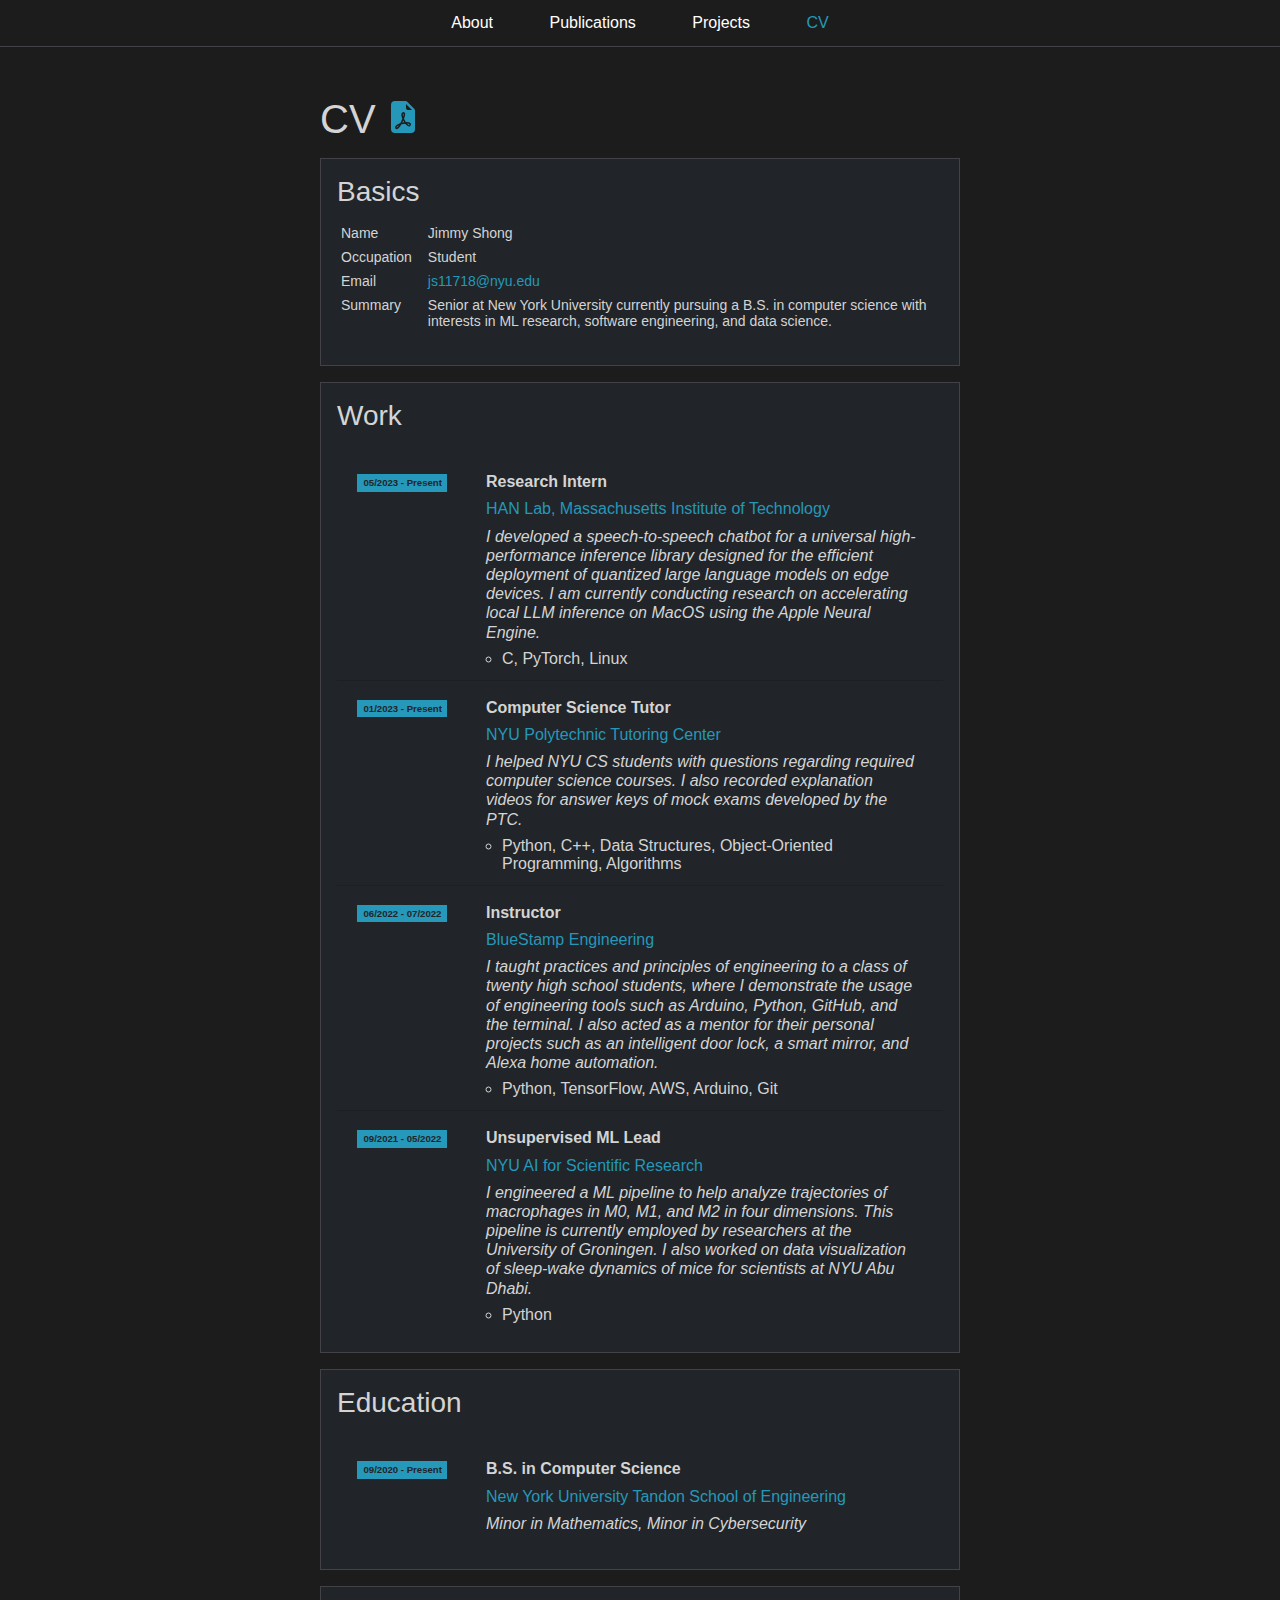
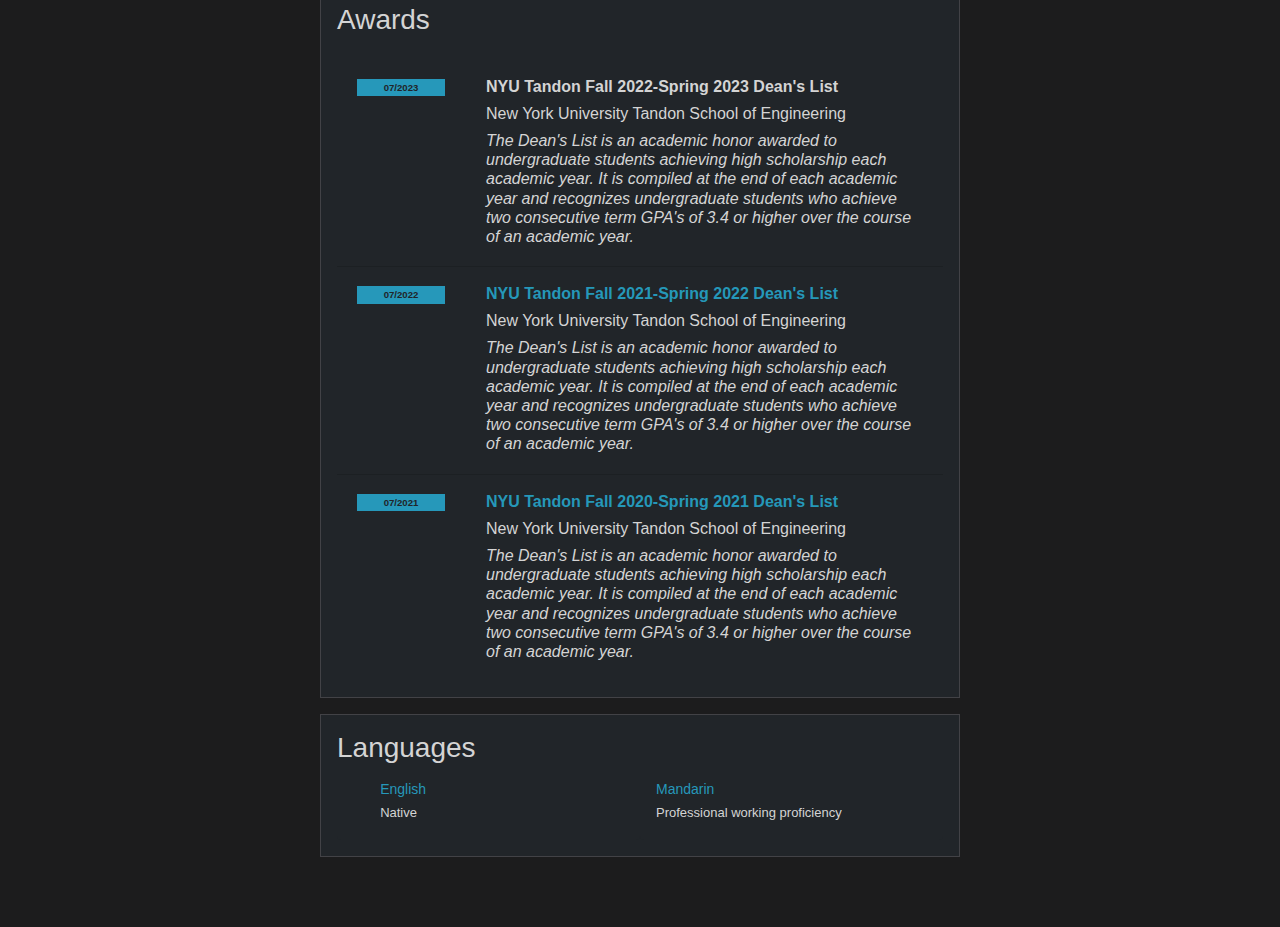
==== cv.html @ 2d1e6ea0 "getting rid of iphone autodetecting dates as phone numbers" ====
<!DOCTYPE html>
<html>
<head>
  <meta charset="utf-8">
  <meta name="viewport" content="width=device-width, initial-scale=1">
  <link rel="stylesheet" type="text/css" href="style.css">
  <title>Jimmy Shong</title>
</head>
<body>
  <div class="navbar">
    <a href="index.html">About</a>
    <a href="publications.html">Publications</a>
    <a href="projects.html">Projects</a>
    <a href="cv.html" class="active">CV</a>
  </div>
  <div class="page-title">
    CV
    <a href="images/resume.pdf" target="_blank">
      <svg xmlns="http://www.w3.org/2000/svg" width="32" height="32" fill="#2598b9" class="bi bi-file-earmark-pdf-fill" viewBox="0 0 16 16">
        <path d="M5.523 12.424c.14-.082.293-.162.459-.238a7.878 7.878 0 0 1-.45.606c-.28.337-.498.516-.635.572a.266.266 0 0 1-.035.012.282.282 0 0 1-.026-.044c-.056-.11-.054-.216.04-.36.106-.165.319-.354.647-.548zm2.455-1.647c-.119.025-.237.05-.356.078a21.148 21.148 0 0 0 .5-1.05 12.045 12.045 0 0 0 .51.858c-.217.032-.436.07-.654.114zm2.525.939a3.881 3.881 0 0 1-.435-.41c.228.005.434.022.612.054.317.057.466.147.518.209a.095.095 0 0 1 .026.064.436.436 0 0 1-.06.2.307.307 0 0 1-.094.124.107.107 0 0 1-.069.015c-.09-.003-.258-.066-.498-.256zM8.278 6.97c-.04.244-.108.524-.2.829a4.86 4.86 0 0 1-.089-.346c-.076-.353-.087-.63-.046-.822.038-.177.11-.248.196-.283a.517.517 0 0 1 .145-.04c.013.03.028.092.032.198.005.122-.007.277-.038.465z"/>
        <path fill-rule="evenodd" d="M4 0h5.293A1 1 0 0 1 10 .293L13.707 4a1 1 0 0 1 .293.707V14a2 2 0 0 1-2 2H4a2 2 0 0 1-2-2V2a2 2 0 0 1 2-2zm5.5 1.5v2a1 1 0 0 0 1 1h2l-3-3zM4.165 13.668c.09.18.23.343.438.419.207.075.412.04.58-.03.318-.13.635-.436.926-.786.333-.401.683-.927 1.021-1.51a11.651 11.651 0 0 1 1.997-.406c.3.383.61.713.91.95.28.22.603.403.934.417a.856.856 0 0 0 .51-.138c.155-.101.27-.247.354-.416.09-.181.145-.37.138-.563a.844.844 0 0 0-.2-.518c-.226-.27-.596-.4-.96-.465a5.76 5.76 0 0 0-1.335-.05 10.954 10.954 0 0 1-.98-1.686c.25-.66.437-1.284.52-1.794.036-.218.055-.426.048-.614a1.238 1.238 0 0 0-.127-.538.7.7 0 0 0-.477-.365c-.202-.043-.41 0-.601.077-.377.15-.576.47-.651.823-.073.34-.04.736.046 1.136.088.406.238.848.43 1.295a19.697 19.697 0 0 1-1.062 2.227 7.662 7.662 0 0 0-1.482.645c-.37.22-.699.48-.897.787-.21.326-.275.714-.08 1.103z"/>
      </svg>
    </a>
  </div>
  <div class="cv"> 
    <div class="card"> 
      <h3 class="card-title">Basics</h3> 
      <table> 
        <tbody>
          <tr> 
            <td class="pr">
              <b>Name</b>
            </td> 
            <td class="pl"> Jimmy Shong </td> 
          </tr> 
          <tr> 
            <td class="pr">
              <b>Occupation</b>
            </td> 
            <td class="pl"> Student </td> 
          </tr> 
          <tr> 
            <td class="pr">
              <b>Email</b>
            </td> 
            <td class="pl"> 
              <a href="mailto:js11718@nyu.edu" target="_blank">js11718@nyu.edu</a> 
            </td> 
          </tr> 
          <tr> 
            <td class="pr">
              <b>Summary</b>
            </td> 
            <td class="pl"> 
              Senior at New York University currently pursuing a B.S. in computer science with interests in ML research, software engineering, and data science.
          </tr> 
        </tbody>
      </table> 
    </div> 
    <div class="card"> 
      <h3 class="card-title">Work</h3> 
      <div> 
        <ul class="card-text card-content"> 
          <li class="card-content-item"> 
            <div class="row"> 
              <div class="badge-column"> 
                <span class="badge">05/2023 - Present</span> 
              </div> 
              <div class="role"> 
                <h6 class="font-weight-bold right-column-alignment">
                  Research Intern
                </h6> 
                <h6 class="right-column-alignment">
                  <a href="https://hanlab.mit.edu/" target="_blank">HAN Lab, Massachusetts Institute of Technology</a>
                </h6> 
                <h6 class="right-column-alignment job-description">
                  I developed a speech-to-speech chatbot for a universal high-performance inference library designed for the efficient deployment of quantized large language models on edge devices. I am currently conducting research on accelerating local LLM inference on MacOS using the Apple Neural Engine.
                </h6> 
                <ul class="items"> 
                  <li> 
                    <p>C, PyTorch, Linux</p> 
                  </li>  
                </ul>
              </div> 
            </div> 
          </li> 
          <li class="card-content-item"> 
            <div class="row"> 
              <div class="badge-column"> 
                <span class="badge">01/2023 - Present</span> 
              </div> 
              <div class="role"> 
                <h6 class="font-weight-bold right-column-alignment">
                  Computer Science Tutor
                </h6> 
                <h6 class="right-column-alignment">
                  <a href="https://engineering.nyu.edu/academics/undergraduate/tutoring-center#:~:text=Our%20services%20are%20available%20to,lend%20out%20with%20an%20ID." target="_blank">NYU Polytechnic Tutoring Center</a>
                </h6> 
                <h6 class="right-column-alignment job-description">
                  I helped NYU CS students with questions regarding required computer science courses. I also recorded explanation videos for answer keys of mock exams developed by the PTC. 
                </h6> 
                <ul class="items"> 
                  <li> 
                    <p>Python, C++, Data Structures, 
                      Object-Oriented Programming, Algorithms</p> 
                  </li>  
                </ul>
              </div> 
            </div> 
          </li> 
          <li class="card-content-item"> 
            <div class="row"> 
              <div class="badge-column"> 
                <div><span class="badge">06/2022&nbsp;-&nbsp;07/2022</span></div>
              </div> 
              <div class="role"> 
                <h6 class="font-weight-bold right-column-alignment">
                  Instructor
                </h6> 
                <h6 class="right-column-alignment">
                  <a href="https://bluestampengineering.com/" target="_blank">BlueStamp Engineering</a>
                </h6> 
                <h6 class="right-column-alignment job-description">
                  I taught practices and principles of engineering to a class of twenty high school students, where I demonstrate the usage of engineering tools such as Arduino, Python, GitHub, and the terminal. I also acted as a mentor for their personal projects such as an intelligent door lock, a smart mirror, and Alexa home automation.
                </h6> 
                <ul class="items"> 
                  <li> 
                    <p>Python, TensorFlow, AWS, Arduino, Git</p> 
                  </li>  
                </ul>
              </div> 
            </div> 
          </li> 
          <li class="card-content-item"> 
            <div class="row"> 
              <div class="badge-column"> 
                <div><span class="badge">09/2021&nbsp;-&nbsp;05/2022</span></div>
              </div> 
              <div class="role"> 
                <h6 class="font-weight-bold right-column-alignment">
                  Unsupervised ML Lead
                </h6> 
                <h6 class="right-column-alignment">
                  <a href="https://engineering.nyu.edu/research-innovation/student-research/vertically-integrated-projects/vip-teams/ai-scientific-research" target="_blank">NYU AI for Scientific Research</a>
                </h6> 
                <h6 class="right-column-alignment job-description">
                  I engineered a ML pipeline to help analyze trajectories of macrophages in M0, M1, and M2 in four dimensions. This pipeline is currently employed by researchers at the University of Groningen. I also worked on data visualization of sleep-wake dynamics of mice for scientists at NYU Abu Dhabi. 
                </h6> 
                <ul class="items"> 
                  <li> 
                    <p>Python</p> 
                  </li>  
                </ul>
              </div> 
            </div> 
          </li> 
        </ul> 
      </div>
    </div> 
    <div class="card"> 
      <h3 class="card-title">Education</h3> 
      <div> 
        <ul class="card-text card-content"> 
          <li class="card-content-item"> 
            <div class="row"> 
              <div class="badge-column"> 
                <span class="badge">09/2020 - Present</span> 
              </div> 
              <div class="role"> 
                <h6 class="font-weight-bold right-column-alignment">
                  B.S. in Computer Science
                </h6> 
                <h6 class="right-column-alignment">
                  <a href="https://engineering.nyu.edu/" target="_blank">New York University Tandon School of Engineering</a>
                </h6> 
                <h6 class="right-column-alignment job-description">
                  Minor in Mathematics, Minor in Cybersecurity
                </h6> 
              </div> 
            </div> 
          </li> 
        </ul> 
      </div>
    </div>
    <div class="card"> 
      <h3 class="card-title">Awards</h3> 
      <div> 
        <ul class="card-text card-content"> 
          <li class="card-content-item"> 
            <div class="row"> 
              <div class="badge-column"> 
                <span class="badge">07/2023</span> 
              </div> 
              <div class="role"> 
                <h6 class="font-weight-bold right-column-alignment">
                  NYU Tandon Fall 2022-Spring 2023 Dean's List
                </h6> 
                <h6 class="right-column-alignment">
                  New York University Tandon School of Engineering
                </h6> 
                <h6 class="right-column-alignment job-description">
                  The Dean's List is an academic honor awarded to undergraduate students achieving high scholarship each academic year. It is compiled at the end of each academic year and recognizes undergraduate students who achieve two consecutive term GPA's of 3.4 or higher over the course of an academic year.
                </h6> 
              </div> 
            </div> 
          </li> 
          <li class="card-content-item"> 
            <div class="row"> 
              <div class="badge-column"> 
                <span class="badge">07/2022</span> 
              </div> 
              <div class="role"> 
                <h6 class="font-weight-bold right-column-alignment">
                  <a href="https://engineering.nyu.edu/sites/default/files/2022-11/Dean%27s%20List%20Posters%20Fall%202021-Summer%202022%20FINAL.pdf" target="_blank">NYU Tandon Fall 2021-Spring 2022 Dean's List</a>
                </h6> 
                <h6 class="right-column-alignment">
                  New York University Tandon School of Engineering
                </h6> 
                <h6 class="right-column-alignment job-description">
                  The Dean's List is an academic honor awarded to undergraduate students achieving high scholarship each academic year. It is compiled at the end of each academic year and recognizes undergraduate students who achieve two consecutive term GPA's of 3.4 or higher over the course of an academic year.
                </h6> 
              </div> 
            </div> 
          </li> 
          <li class="card-content-item"> 
            <div class="row"> 
              <div class="badge-column"> 
                <span class="badge">07/2021</span> 
              </div> 
              <div class="role"> 
                <h6 class="font-weight-bold right-column-alignment">
                  <a href="https://engineering.nyu.edu/sites/default/files/2022-11/Dean%27s%20List%20Posters%20Fall%202020-Summer%202021%20FINAL.pdf" target="_blank">NYU Tandon Fall 2020-Spring 2021 Dean's List</a>
                </h6> 
                <h6 class="right-column-alignment">
                  New York University Tandon School of Engineering
                </h6> 
                <h6 class="right-column-alignment job-description">
                  The Dean's List is an academic honor awarded to undergraduate students achieving high scholarship each academic year. It is compiled at the end of each academic year and recognizes undergraduate students who achieve two consecutive term GPA's of 3.4 or higher over the course of an academic year.
                </h6> 
              </div> 
            </div> 
          </li> 
        </ul> 
      </div>
    </div>  
    <div class="card"> 
      <h3 class="card-title">Languages</h3> 
      <div> 
        <div class="card-contents"> 
          <div class="card-content right-column"> 
            <table class="card-content-table"> 
              <tbody> 
                <tr> 
                  <td class="card-content-category">                    
                  </td> 
                  <td class="card-content-category">
                    English
                  </td> 
                </tr> 
                <tr> 
                  <td></td> 
                  <td class="card-content-name">
                    <b>
                      Native
                    </b>
                  </td> 
                </tr> 
              </tbody> 
            </table>
          </div> 
          <div class="card-content right-column"> 
            <table class="card-content-table"> 
              <tbody> 
                <tr> 
                  <td class="card-content-category"></td>  
                  </td> 
                  <td class="card-content-category">
                    Mandarin
                  </td> 
                </tr> 
                <tr> 
                  <td></td> 
                  <td class="card-content-name">
                    <b>
                      Professional working proficiency
                    </b>
                  </td> 
                </tr> 
              </tbody> 
            </table> 
          </div> 
        </div> 
      </div>
    </div> 
  </div>
</body>
</html>
---- style.css ----
* {
    margin: 0;
    padding: 0;
    color: #D4D4D4;

}

html {
    background-color: #1C1C1D;

}

.card, .card > * {
    background-color: #212529;
}

.card {
    background-color: #212529;
}


a {
    text-decoration: none;
    cursor: pointer;
    color: #2598b9;
    background-color: transparent;
}

html, body {
    width: 100%;
}

body {
    padding-bottom: 70px;
}

html {
    font-family: 'Roboto', sans-serif;
}
  
body > *:not(.navbar){
    max-width: 50%;
    margin-left: auto;
    margin-right: auto;
}

.profile {
    margin: 20px;
    margin-bottom: 35px;
    text-align: center;
}
  
.profile img {
    display: block;
    width: 150px;
    margin: 0 auto;
    border-radius: 100%;
}
  
.name {
    display:flex;
    flex-direction: column;
    align-items: center;
    text-align: center;
}
  
.name p {
    font-size: 40px;
    margin: 0;
}
  
.contact-info {
    text-align: center;
}

.contact-icons {
    margin-top: 10px;
    display: flex;
    flex-direction: row;
    justify-content: space-between;  
    width: 75px;
    text-align: center;
}
  
.bio {
    margin-top: 35px;
    text-align: left;
}
  
.projects {
    display: flex;
    flex-direction: column;
}

.project-header {
    margin-top: 35px;
    font-size: 30px;
    margin-bottom: 15px;
}

.project {
    font-size: 16px;
    position: relative;
    border: 1px solid transparent; 
    border-top: 1px solid #424246;
    padding: 10px;
    display: flex;
    flex-direction: row;
    align-items: center;
}

.project-image {
    margin-top: 5px;
    align-self: flex-start;
    justify-content: center;
    width: 25%; 
    margin-right: 2%; 
}

.project a{
    align-self: flex-end;
}

.project-image img {
    max-width: 100%;
    height: auto;
    display: block;
}

.project-details {
    margin-top: 5px;
    align-self: flex-start;
    flex: 1;

}

.project-title {
    font-weight: bold;
}

.year {
    font-size: 16px;
    position: absolute;
    top: 0;
    right: 0;
}

.project > .authors {
    font-style: italic;
}


.navbar {
    overflow: hidden;
    text-align: center;
    margin-bottom: 50px;
    border-bottom: 1px solid #424246;
}

.navbar a {
    display: inline-block;
    color: white;
    text-align: center;
    padding: 14px 16px;
    text-decoration: none;
    margin: 0 10px;
    background-color: transparent; 
}

a:hover {
    text-decoration: underline;
}

.navbar a:hover {
    color: #2598b9;
    text-decoration: none;
}


.navbar a.active {
    color: #2598b9;
}


.news {
    display: block;
}

.news-header {
    margin-top: 35px;
    font-size: 30px;
    margin-bottom: 15px;
}
ul {
    display: block;
    list-style-type: disc;
    margin-block-start: 16px;
    margin-block-end: 16px;
    margin-inline-start: 0px;
    margin-inline-end: 0px;
    padding-inline-start: 40px;
}

li:not(:last-child) {
    margin-bottom: 5px;
}

li {
    display: list-item;
}

.page-title {
    font-weight: 300;
    font-size: 40px;
    display: block;
}

.post-description{
    display: block;
    font-size: 14px;
    margin-block-end: 32px;
    line-height: 1.5;
}

.cv .card{
    background-color: #212529;
    position: relative;
    display: flex;
    flex-direction: column;
    border: 1px solid #424246;
    padding: 16px;
    margin-top: 16px;
    
}

.card-title {
    margin-bottom: 12px;
    font-weight: 300;
    font-size: 28px;
    line-height: 1.2;
    margin-inline-start: 0px;
    margin-inline-end: 0px;
    display: block;
}


.pr {
    padding-right: 8px;

}

.pr, b{
    background-color: #212529;
}

.pl{
    background-color: #212529;
    padding-left: 8px;
}

td {
    display: table-cell;
    padding: 4px;
    vertical-align: top;
}

.card-text:last-child {
    margin-bottom: 0;
}

.card-content {
    display: flex;
    flex-direction: column;
    padding-left: 0;
    border-radius: 4px;
    background-color: #212529;
}

.card-content>.card-content-item:last-child {
    border-bottom-width: 0;

}

.card-content>.card-content-item {
    border-width: 0 0 1px;
}

.card-content-item {
    position: relative;
    display: block;
    padding: 12px 20px;
    border: 1px solid rgba(0,0,0,.125);
    background-color: #212529;
}

.row {
    display: flex;
    margin-right: -15px;
    margin-left: -15px;
}

.role, .badge-column { 
    position: relative;
    width: 100%;
    padding-right: 15px;
    padding-left: 15px;
    background-color: #212529;
}

h6{
    margin-top: 0;
    margin-bottom: 8px;
    line-height: 1.2;
    display: block;
    font-size: 16px;
    font-weight: 100;
}

.right-column-alignment{
    margin-left: 24px;
}

ul ul {
    background-color: #212529;
    list-style-type: circle;
    margin-block-start: 0px;
    margin-block-end: 0px;
    margin-bottom: 0;
}


.font-weight-bold {
    font-weight: 700;
}

.badge {
    display: inline-block;
    padding: 4px 6.5px;
    font-size: 60%;
    line-height: 1;
    text-align: center;
    white-space: nowrap;
    min-width: 75px;
}

.cv .card .card-content-item .badge {
    color: #212529;
    background-color: #2698ba;
}

.badge-column {
    width: 75px;
}

span {
    font-weight: 700;
}

.job-description {
    font-style: italic;
}

table {
    display: table;
    text-indent: initial;
    border-spacing: 2px;
    border-color: gray;
    border-collapse: collapse;
    margin-bottom: 16px;
    vertical-align: top;
}

tr {
    display: table-row;
    vertical-align: inherit;
    border-color: inherit;
}


td.card-content-category {
    color: #2698ba;
    margin-bottom: 8px;
}


table td {
    font-size: 14px;
    font-weight: 300;
}

td.card-content-name {
    font-size: 13px;
}

tbody {
    display: table-row-group;
    vertical-align: middle;
    border-color: inherit;
}

.card-content-table {
    background-color: transparent;
}

.right-column {
    flex: 0 0 50%; 
    max-width: 50%;
}

.card-contents {
    display: flex;
    flex-wrap: wrap;
    justify-content: flex-start;
    flex-direction: row;
    align-content: center;
}

b {
    font-weight: bolder;
}

.items li p{
    background-color: #212529;
}

.card-content-table tbody tr td {
    background-color: #212529;
}

.project p {
    text-wrap: wrap;
    font-style: italic;
    max-width: 100%;
}

@media only screen and (max-width: 640px) {
    body > *:not(.navbar){
        max-width: 75%;
        margin-left: auto;
        margin-right: auto;
    }
    .name p {
    font-size: 30px;
    }

    .contact-icons {
    margin-top: 5px;
    width: 50px;
    }

    .project-header {
    font-size: 24px;
    }

    .project {
    font-size: 14px;
    flex-direction: column;
    align-items: flex-start;
    padding: 5px;
    }

    .project-image {
    width: 100%;
    margin-right: 0;
    margin-bottom: 10px;
    }

    .project-details {
    margin-top: 10px;
    }

    .year {
    position: static;
    margin-top: 5px;
    }

    .navbar {
    margin-bottom: 20px;
    }

    .navbar a {
    padding: 10px;
    margin: 0 5px;
    }

    .news-header {
    font-size: 24px;
    }

    .post-description {
    font-size: 12px;
    margin-block-end: 16px;
    }

    .card-title {
    font-size: 24px;
    }

    .card-content-item {
    padding: 8px 16px;
    }

    .right-column {
    flex: 1;
    max-width: 100%;
    }

    .items li p{
    font-size: 12px;
    }

    .job-description {
        font-size: 12px;
    }

    .badge {
        font-size: 50%;
        min-width: 50px;
        padding: 2px 4px;
    }

    .card-content-table tbody tr td {
    font-size: 12px;
    }

    .project p {
        max-width: 45%;
        font-size: 12px;
    }
    .contact-icons {
        margin-top: 10px;
        display: flex;
        flex-direction: row;
        justify-content: space-between;  
        width: 75px;
        text-align: center;
    }
    .right-column-alignment{
        margin-top: 10px;
        font-size: 14px;
        margin-left: 15px;
    }
    .table {
        margin-bottom: 16px;
        vertical-align: top;
        max-width: 5px;
    }

    .pl{
        background-color: #212529;
        padding-left: 8px;
        word-wrap: break-word;
    }

    .row {
        display: flex;
        flex-direction: column;
        margin-right: -15px;
        margin-left: -15px;
        table-layout: fixed;
        width: 100%;
    }
    /* .job-description {
        display: none;
    } */
    .project p {
        text-wrap: wrap;
        font-style: italic;
        max-width: 100%;
    }
    .role{
        padding-left: 0px;
        padding-right: 0px;
    }

    .badge{
        color: inherit; 
        text-decoration: none;
    }
  
    
    

    
}
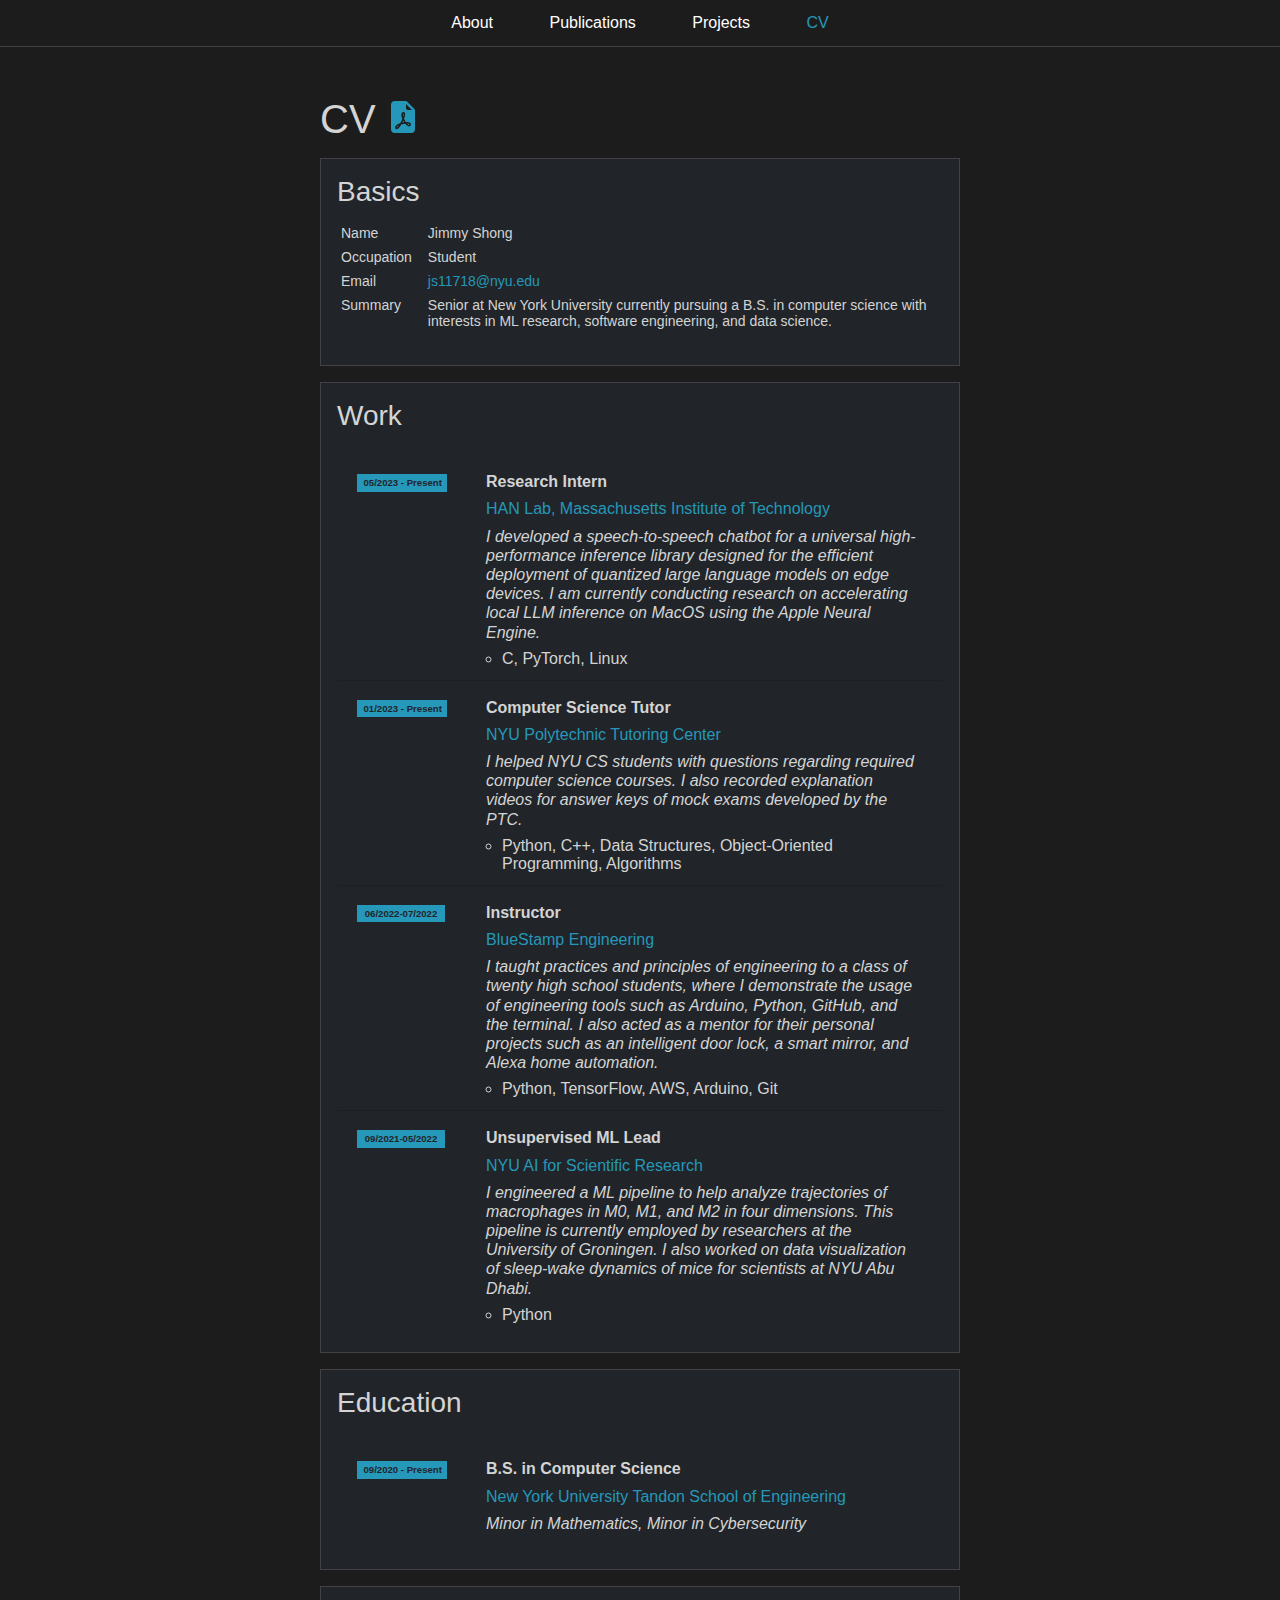
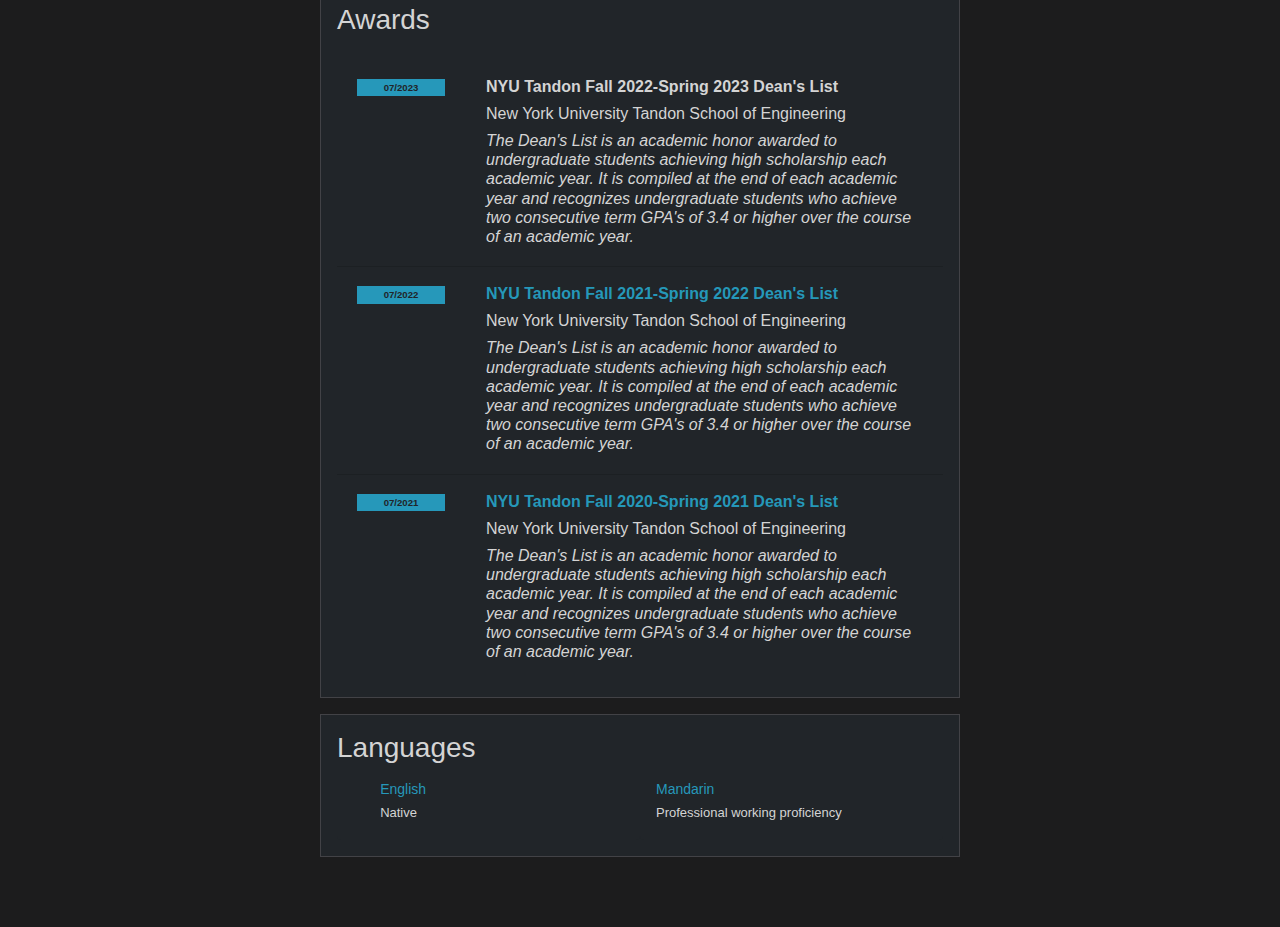
==== commit c3619a11: "Reverted changes of previous commits" ====
--- a/cv.html
+++ b/cv.html
@@ -2,6 +2,8 @@
 <html>
 <head>
   <meta charset="utf-8">
+  <!-- From: https://www.joshuacolvin.net/prevent-safari-phone-number-detection/ -->
+  <meta name="format-detection" content="telephone=no" />
   <meta name="viewport" content="width=device-width, initial-scale=1">
   <link rel="stylesheet" type="text/css" href="style.css">
   <title>Jimmy Shong</title>
@@ -111,7 +113,7 @@
           <li class="card-content-item"> 
             <div class="row"> 
               <div class="badge-column"> 
-                <div><span class="badge">06/2022&nbsp;-&nbsp;07/2022</span></div>
+                <span class="badge">06/2022-07/2022</span>
               </div> 
               <div class="role"> 
                 <h6 class="font-weight-bold right-column-alignment">
@@ -134,7 +136,7 @@
           <li class="card-content-item"> 
             <div class="row"> 
               <div class="badge-column"> 
-                <div><span class="badge">09/2021&nbsp;-&nbsp;05/2022</span></div>
+                <span class="badge">09/2021-05/2022</span>
               </div> 
               <div class="role"> 
                 <h6 class="font-weight-bold right-column-alignment">
--- a/style.css
+++ b/style.css
@@ -571,15 +571,7 @@
     .role{
         padding-left: 0px;
         padding-right: 0px;
-    }
-
-    .badge{
-        color: inherit; 
-        text-decoration: none;
-    }
-  
+    }    
     
     
-
-    
-}
+}
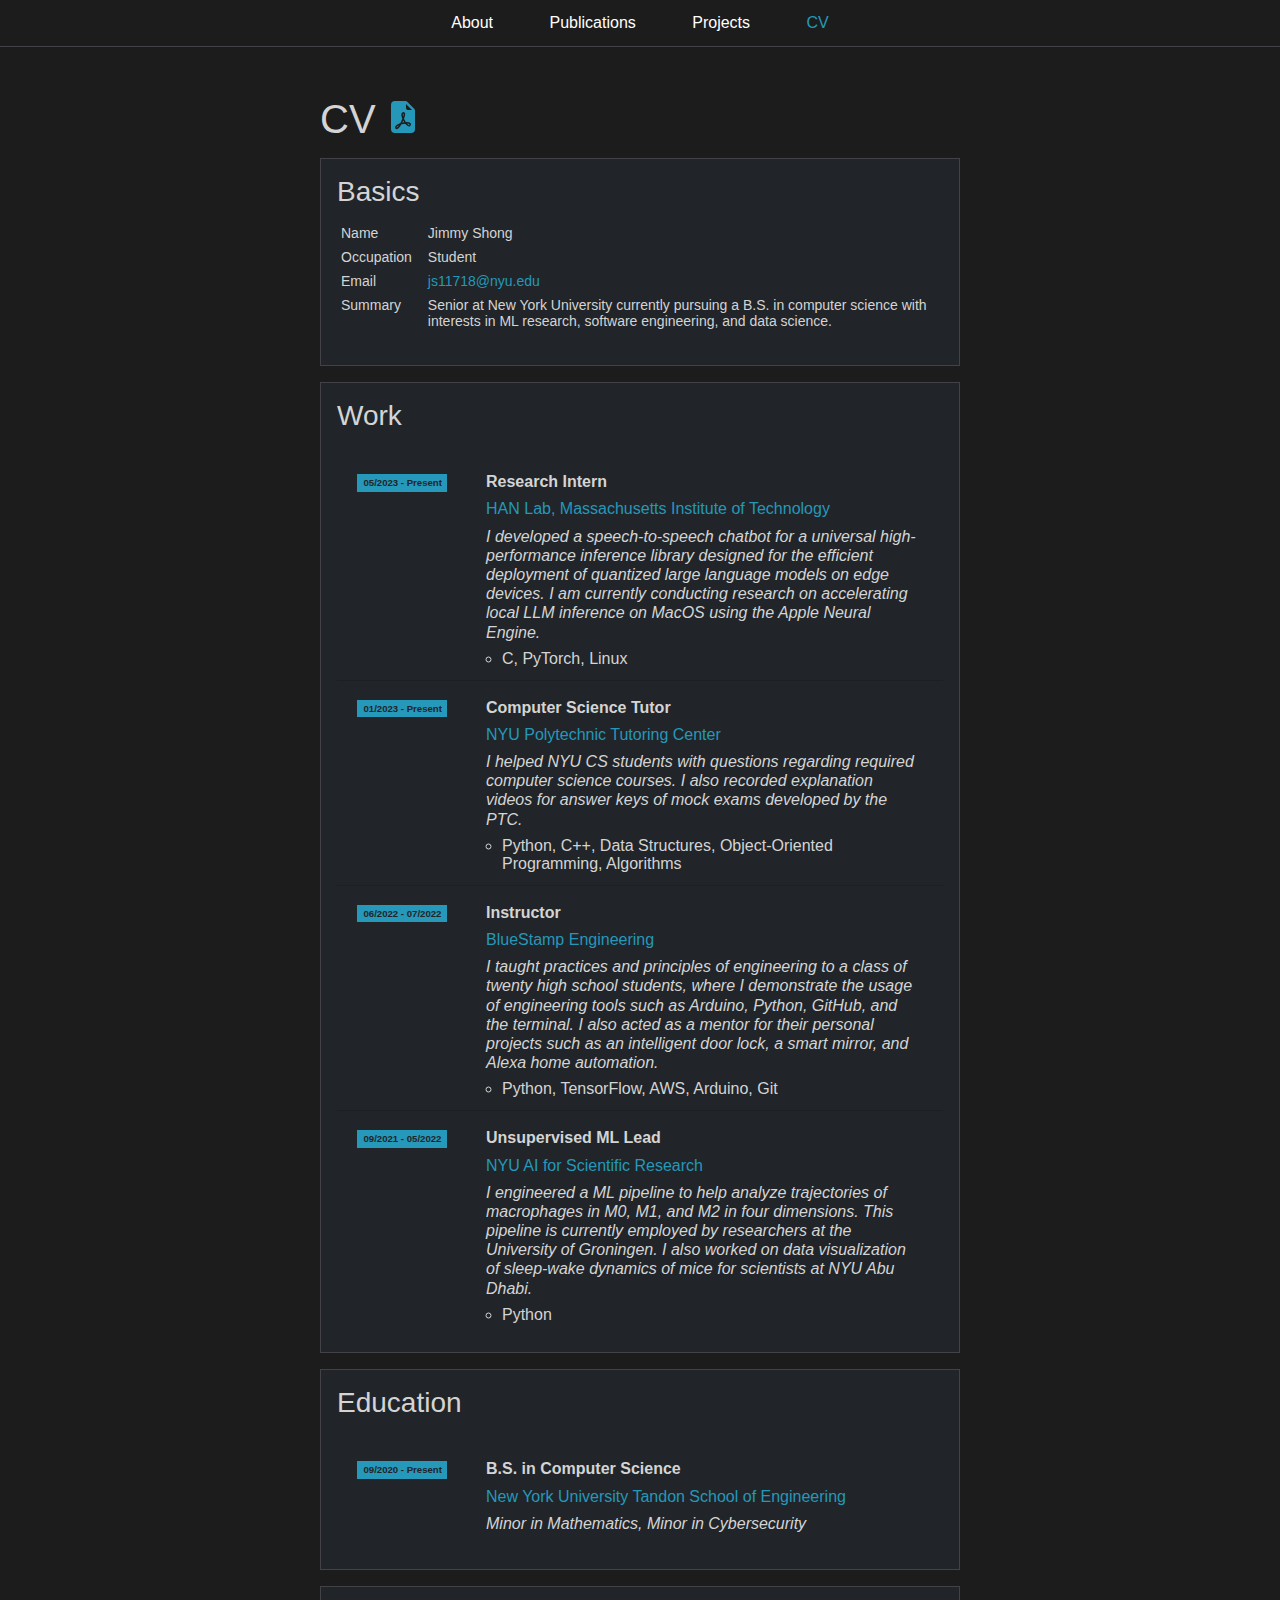
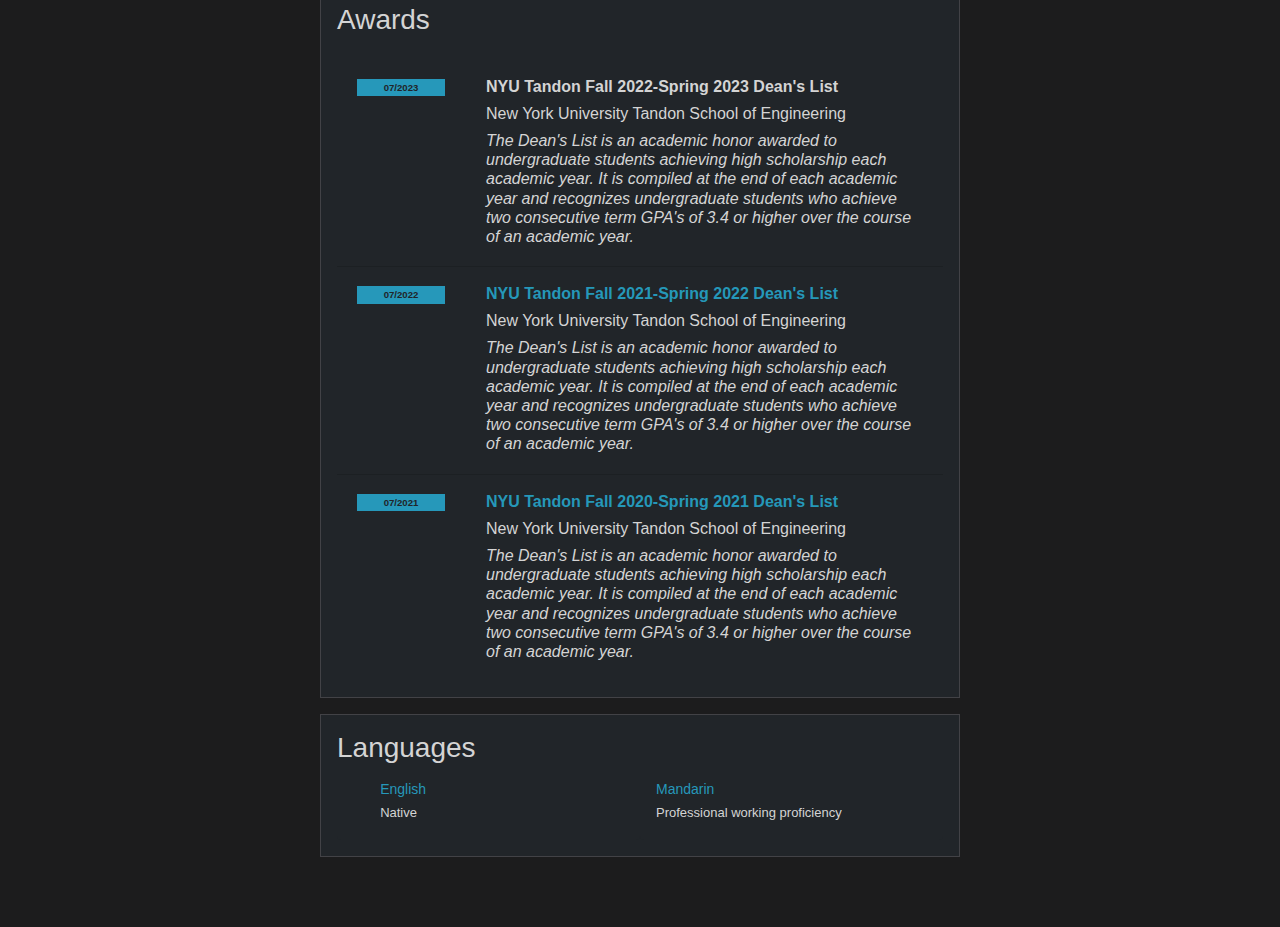
==== commit c681d954: "Update cv.html" ====
--- a/cv.html
+++ b/cv.html
@@ -113,7 +113,7 @@
           <li class="card-content-item"> 
             <div class="row"> 
               <div class="badge-column"> 
-                <span class="badge">06/2022-07/2022</span>
+                <span class="badge">06/2022 - 07/2022</span>
               </div> 
               <div class="role"> 
                 <h6 class="font-weight-bold right-column-alignment">
@@ -136,7 +136,7 @@
           <li class="card-content-item"> 
             <div class="row"> 
               <div class="badge-column"> 
-                <span class="badge">09/2021-05/2022</span>
+                <span class="badge">09/2021 - 05/2022</span>
               </div> 
               <div class="role"> 
                 <h6 class="font-weight-bold right-column-alignment">
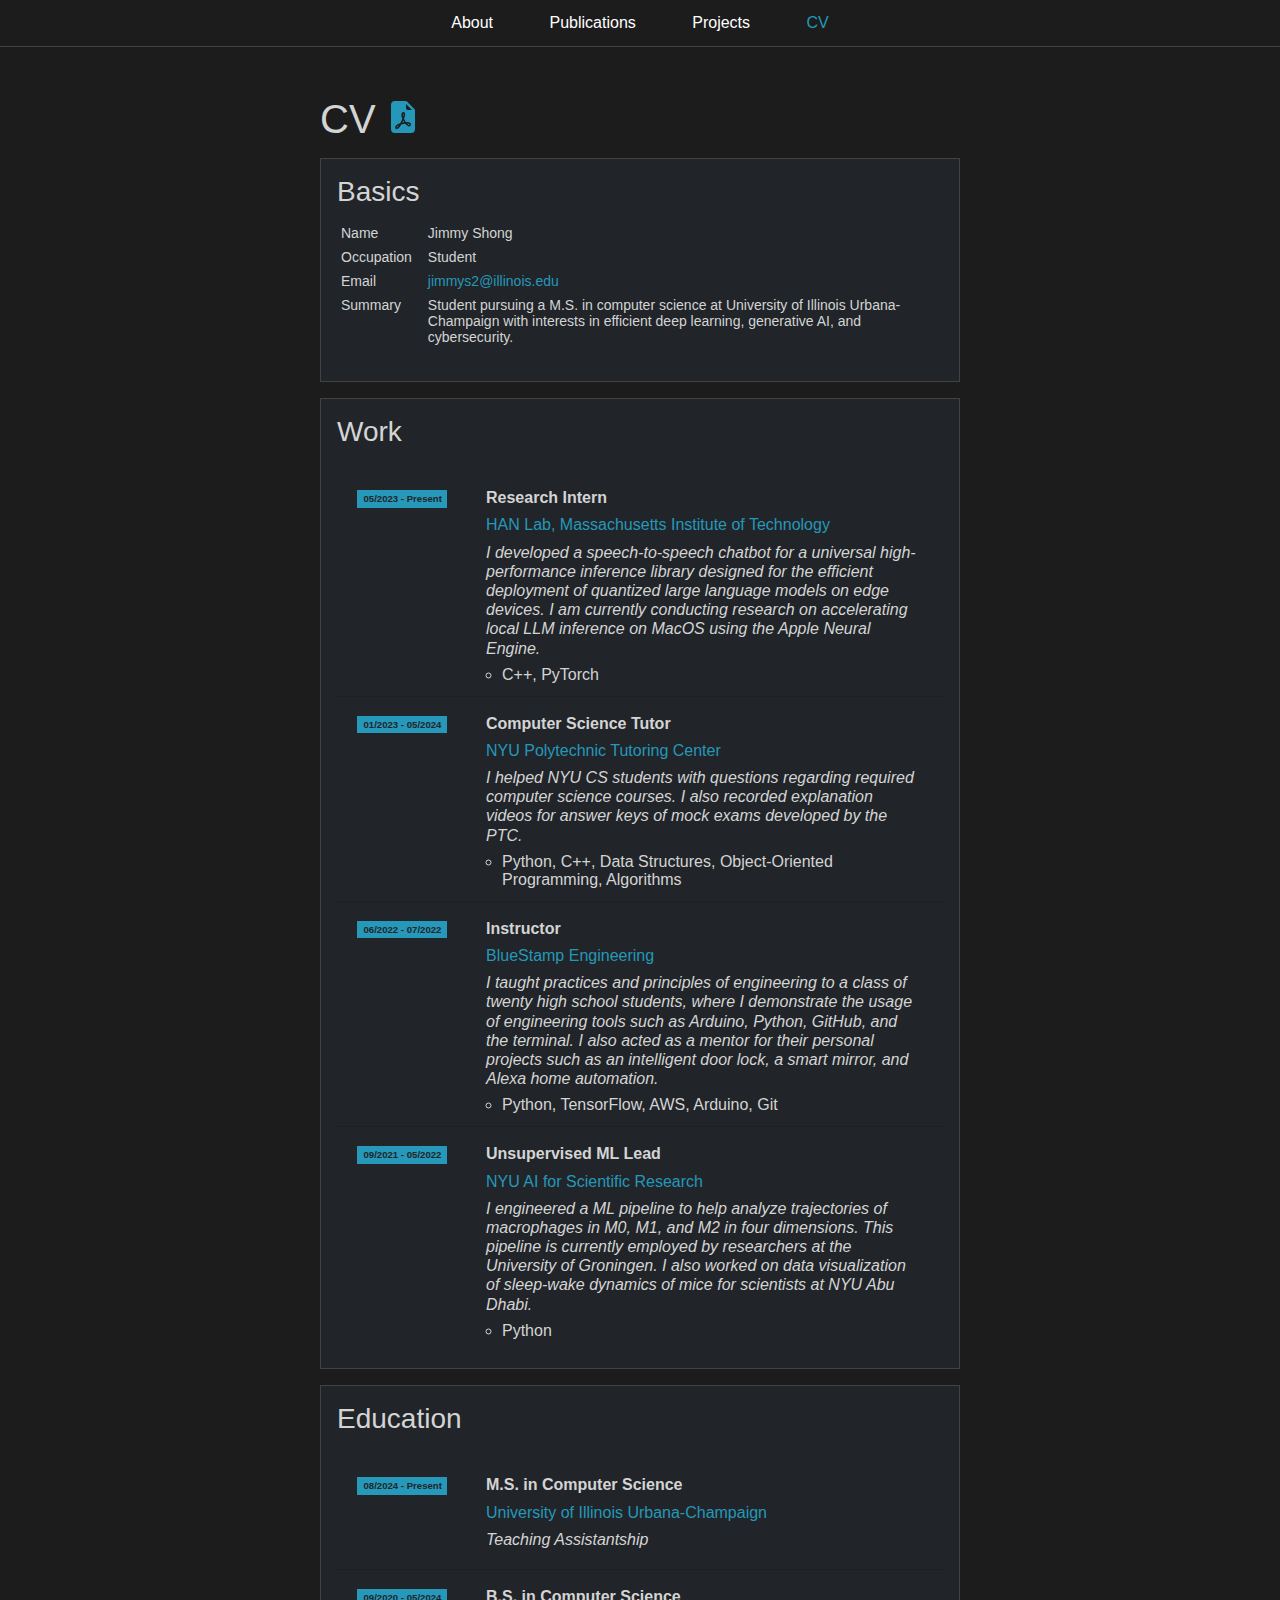
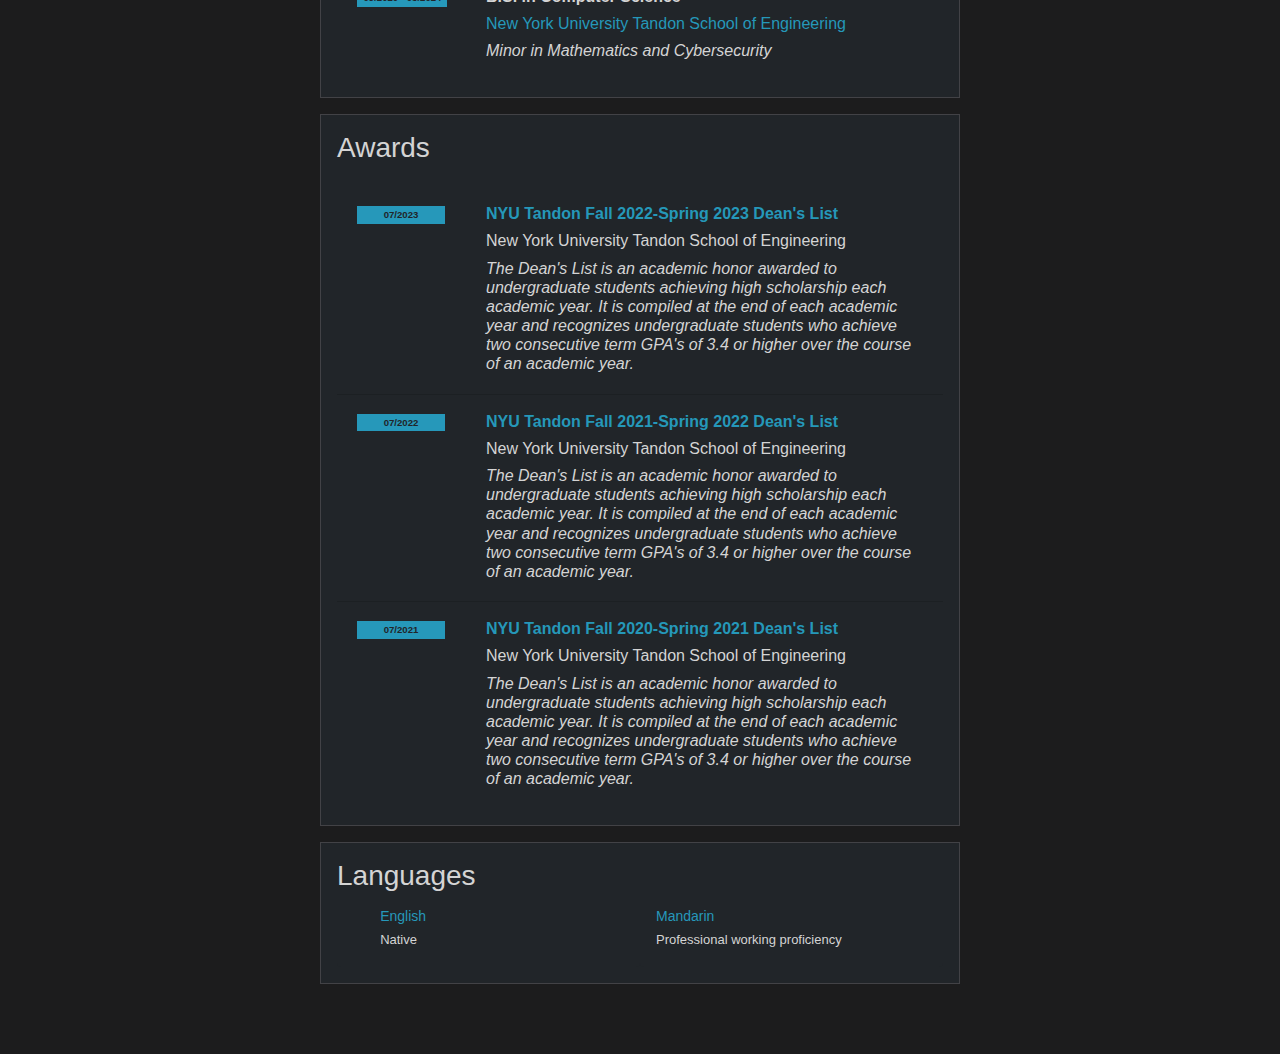
==== commit bf182fa8: "Updated website" ====
--- a/cv.html
+++ b/cv.html
@@ -17,7 +17,7 @@
   </div>
   <div class="page-title">
     CV
-    <a href="images/resume.pdf" target="_blank">
+    <a href="images/Resume.pdf" target="_blank">
       <svg xmlns="http://www.w3.org/2000/svg" width="32" height="32" fill="#2598b9" class="bi bi-file-earmark-pdf-fill" viewBox="0 0 16 16">
         <path d="M5.523 12.424c.14-.082.293-.162.459-.238a7.878 7.878 0 0 1-.45.606c-.28.337-.498.516-.635.572a.266.266 0 0 1-.035.012.282.282 0 0 1-.026-.044c-.056-.11-.054-.216.04-.36.106-.165.319-.354.647-.548zm2.455-1.647c-.119.025-.237.05-.356.078a21.148 21.148 0 0 0 .5-1.05 12.045 12.045 0 0 0 .51.858c-.217.032-.436.07-.654.114zm2.525.939a3.881 3.881 0 0 1-.435-.41c.228.005.434.022.612.054.317.057.466.147.518.209a.095.095 0 0 1 .026.064.436.436 0 0 1-.06.2.307.307 0 0 1-.094.124.107.107 0 0 1-.069.015c-.09-.003-.258-.066-.498-.256zM8.278 6.97c-.04.244-.108.524-.2.829a4.86 4.86 0 0 1-.089-.346c-.076-.353-.087-.63-.046-.822.038-.177.11-.248.196-.283a.517.517 0 0 1 .145-.04c.013.03.028.092.032.198.005.122-.007.277-.038.465z"/>
         <path fill-rule="evenodd" d="M4 0h5.293A1 1 0 0 1 10 .293L13.707 4a1 1 0 0 1 .293.707V14a2 2 0 0 1-2 2H4a2 2 0 0 1-2-2V2a2 2 0 0 1 2-2zm5.5 1.5v2a1 1 0 0 0 1 1h2l-3-3zM4.165 13.668c.09.18.23.343.438.419.207.075.412.04.58-.03.318-.13.635-.436.926-.786.333-.401.683-.927 1.021-1.51a11.651 11.651 0 0 1 1.997-.406c.3.383.61.713.91.95.28.22.603.403.934.417a.856.856 0 0 0 .51-.138c.155-.101.27-.247.354-.416.09-.181.145-.37.138-.563a.844.844 0 0 0-.2-.518c-.226-.27-.596-.4-.96-.465a5.76 5.76 0 0 0-1.335-.05 10.954 10.954 0 0 1-.98-1.686c.25-.66.437-1.284.52-1.794.036-.218.055-.426.048-.614a1.238 1.238 0 0 0-.127-.538.7.7 0 0 0-.477-.365c-.202-.043-.41 0-.601.077-.377.15-.576.47-.651.823-.073.34-.04.736.046 1.136.088.406.238.848.43 1.295a19.697 19.697 0 0 1-1.062 2.227 7.662 7.662 0 0 0-1.482.645c-.37.22-.699.48-.897.787-.21.326-.275.714-.08 1.103z"/>
@@ -46,7 +46,7 @@
               <b>Email</b>
             </td> 
             <td class="pl"> 
-              <a href="mailto:js11718@nyu.edu" target="_blank">js11718@nyu.edu</a> 
+              <a href="mailto:jimmys2@illinois.edu" target="_blank">jimmys2@illinois.edu</a> 
             </td> 
           </tr> 
           <tr> 
@@ -54,7 +54,7 @@
               <b>Summary</b>
             </td> 
             <td class="pl"> 
-              Senior at New York University currently pursuing a B.S. in computer science with interests in ML research, software engineering, and data science.
+              Student  pursuing a M.S. in computer science at University of Illinois Urbana-Champaign with interests in efficient deep learning, generative AI, and cybersecurity.
           </tr> 
         </tbody>
       </table> 
@@ -80,7 +80,7 @@
                 </h6> 
                 <ul class="items"> 
                   <li> 
-                    <p>C, PyTorch, Linux</p> 
+                    <p>C++, PyTorch</p> 
                   </li>  
                 </ul>
               </div> 
@@ -89,7 +89,7 @@
           <li class="card-content-item"> 
             <div class="row"> 
               <div class="badge-column"> 
-                <span class="badge">01/2023 - Present</span> 
+                <span class="badge">01/2023 - 05/2024</span> 
               </div> 
               <div class="role"> 
                 <h6 class="font-weight-bold right-column-alignment">
@@ -163,10 +163,28 @@
       <h3 class="card-title">Education</h3> 
       <div> 
         <ul class="card-text card-content"> 
-          <li class="card-content-item"> 
-            <div class="row"> 
-              <div class="badge-column"> 
-                <span class="badge">09/2020 - Present</span> 
+                    <li class="card-content-item"> 
+            <div class="row"> 
+              <div class="badge-column"> 
+                <span class="badge">08/2024 - Present</span> 
+              </div> 
+              <div class="role"> 
+                <h6 class="font-weight-bold right-column-alignment">
+                  M.S. in Computer Science
+                </h6> 
+                <h6 class="right-column-alignment">
+                  <a href="https://cs.illinois.edu/" target="_blank">University of Illinois Urbana-Champaign</a>
+                </h6> 
+                <h6 class="right-column-alignment job-description">
+                  Teaching Assistantship
+                </h6> 
+              </div> 
+            </div> 
+          </li> 
+          <li class="card-content-item"> 
+            <div class="row"> 
+              <div class="badge-column"> 
+                <span class="badge">09/2020 - 05/2024</span> 
               </div> 
               <div class="role"> 
                 <h6 class="font-weight-bold right-column-alignment">
@@ -176,7 +194,7 @@
                   <a href="https://engineering.nyu.edu/" target="_blank">New York University Tandon School of Engineering</a>
                 </h6> 
                 <h6 class="right-column-alignment job-description">
-                  Minor in Mathematics, Minor in Cybersecurity
+                  Minor in Mathematics and Cybersecurity
                 </h6> 
               </div> 
             </div> 
@@ -195,7 +213,7 @@
               </div> 
               <div class="role"> 
                 <h6 class="font-weight-bold right-column-alignment">
-                  NYU Tandon Fall 2022-Spring 2023 Dean's List
+                  <a href="https://drive.google.com/file/d/1H19D4RPFKbAaaSqiXA9Lb09bji6_QsgB/view" target="_blank">NYU Tandon Fall 2022-Spring 2023 Dean's List</a>
                 </h6> 
                 <h6 class="right-column-alignment">
                   New York University Tandon School of Engineering
--- a/style.css
+++ b/style.css
@@ -2,7 +2,6 @@
     margin: 0;
     padding: 0;
     color: #D4D4D4;
-
 }
 
 html {
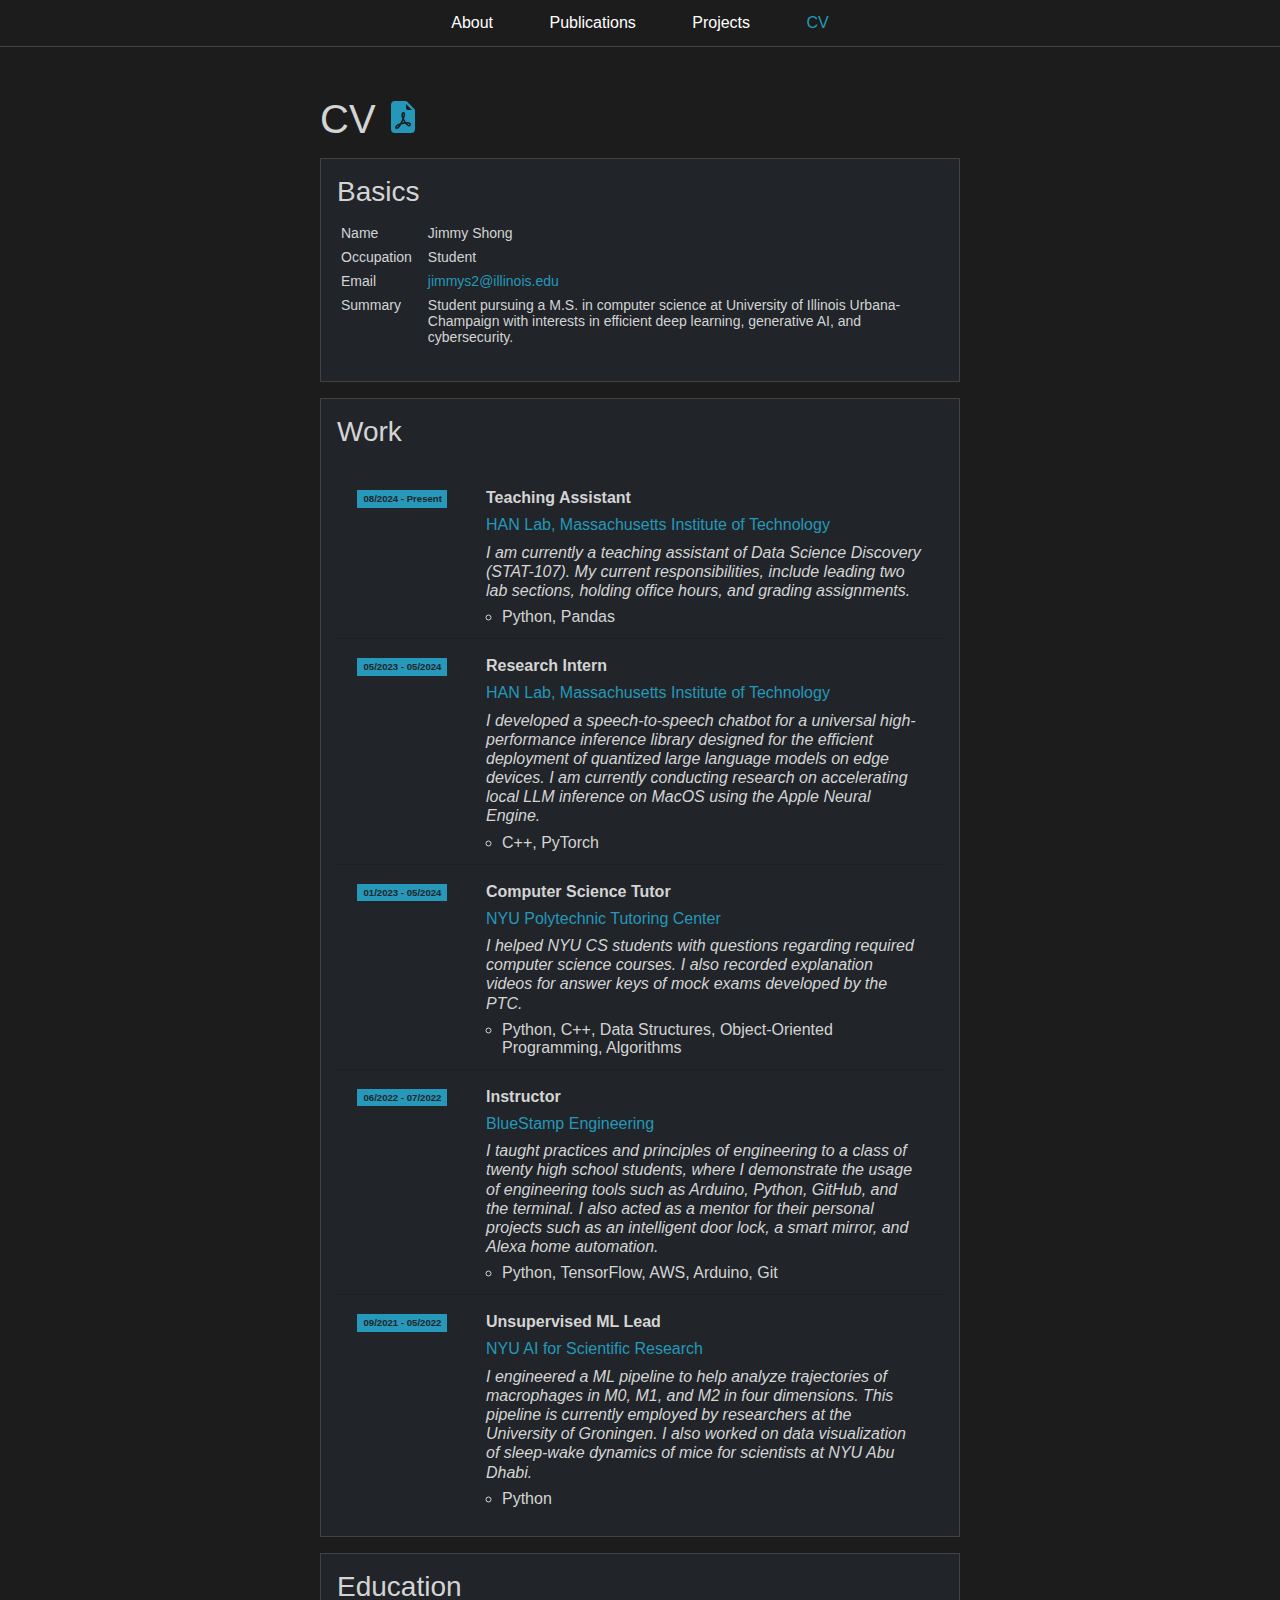
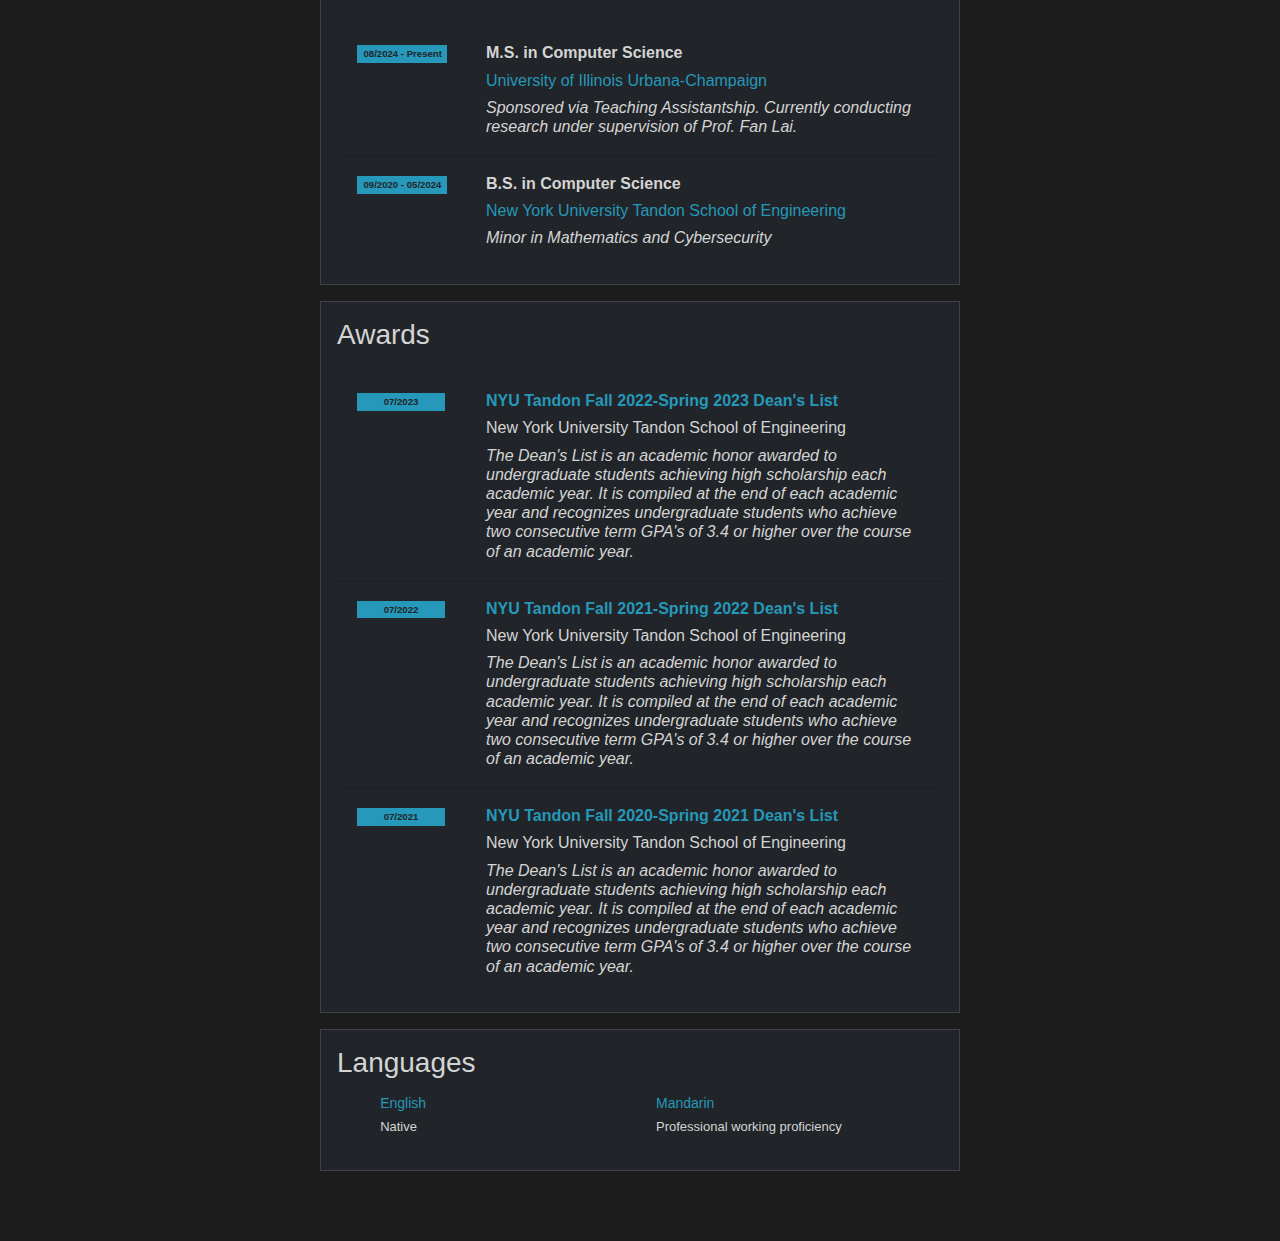
==== commit 2e1e1520: "Website update" ====
--- a/cv.html
+++ b/cv.html
@@ -66,7 +66,30 @@
           <li class="card-content-item"> 
             <div class="row"> 
               <div class="badge-column"> 
-                <span class="badge">05/2023 - Present</span> 
+                <span class="badge">08/2024 - Present</span> 
+              </div> 
+              <div class="role"> 
+                <h6 class="font-weight-bold right-column-alignment">
+                  Teaching Assistant
+                </h6> 
+                <h6 class="right-column-alignment">
+                  <a href="https://hanlab.mit.edu/" target="_blank">HAN Lab, Massachusetts Institute of Technology</a>
+                </h6> 
+                <h6 class="right-column-alignment job-description">
+                  I am currently a teaching assistant of Data Science Discovery (STAT-107). My current responsibilities, include leading two lab sections, holding office hours, and grading assignments.
+                </h6> 
+                <ul class="items"> 
+                  <li> 
+                    <p>Python, Pandas</p> 
+                  </li>  
+                </ul>
+              </div> 
+            </div> 
+          </li> 
+          <li class="card-content-item"> 
+            <div class="row"> 
+              <div class="badge-column"> 
+                <span class="badge">05/2023 - 05/2024</span> 
               </div> 
               <div class="role"> 
                 <h6 class="font-weight-bold right-column-alignment">
@@ -176,7 +199,7 @@
                   <a href="https://cs.illinois.edu/" target="_blank">University of Illinois Urbana-Champaign</a>
                 </h6> 
                 <h6 class="right-column-alignment job-description">
-                  Teaching Assistantship
+                  Sponsored via Teaching Assistantship. Currently conducting research under supervision of Prof. Fan Lai.
                 </h6> 
               </div> 
             </div> 
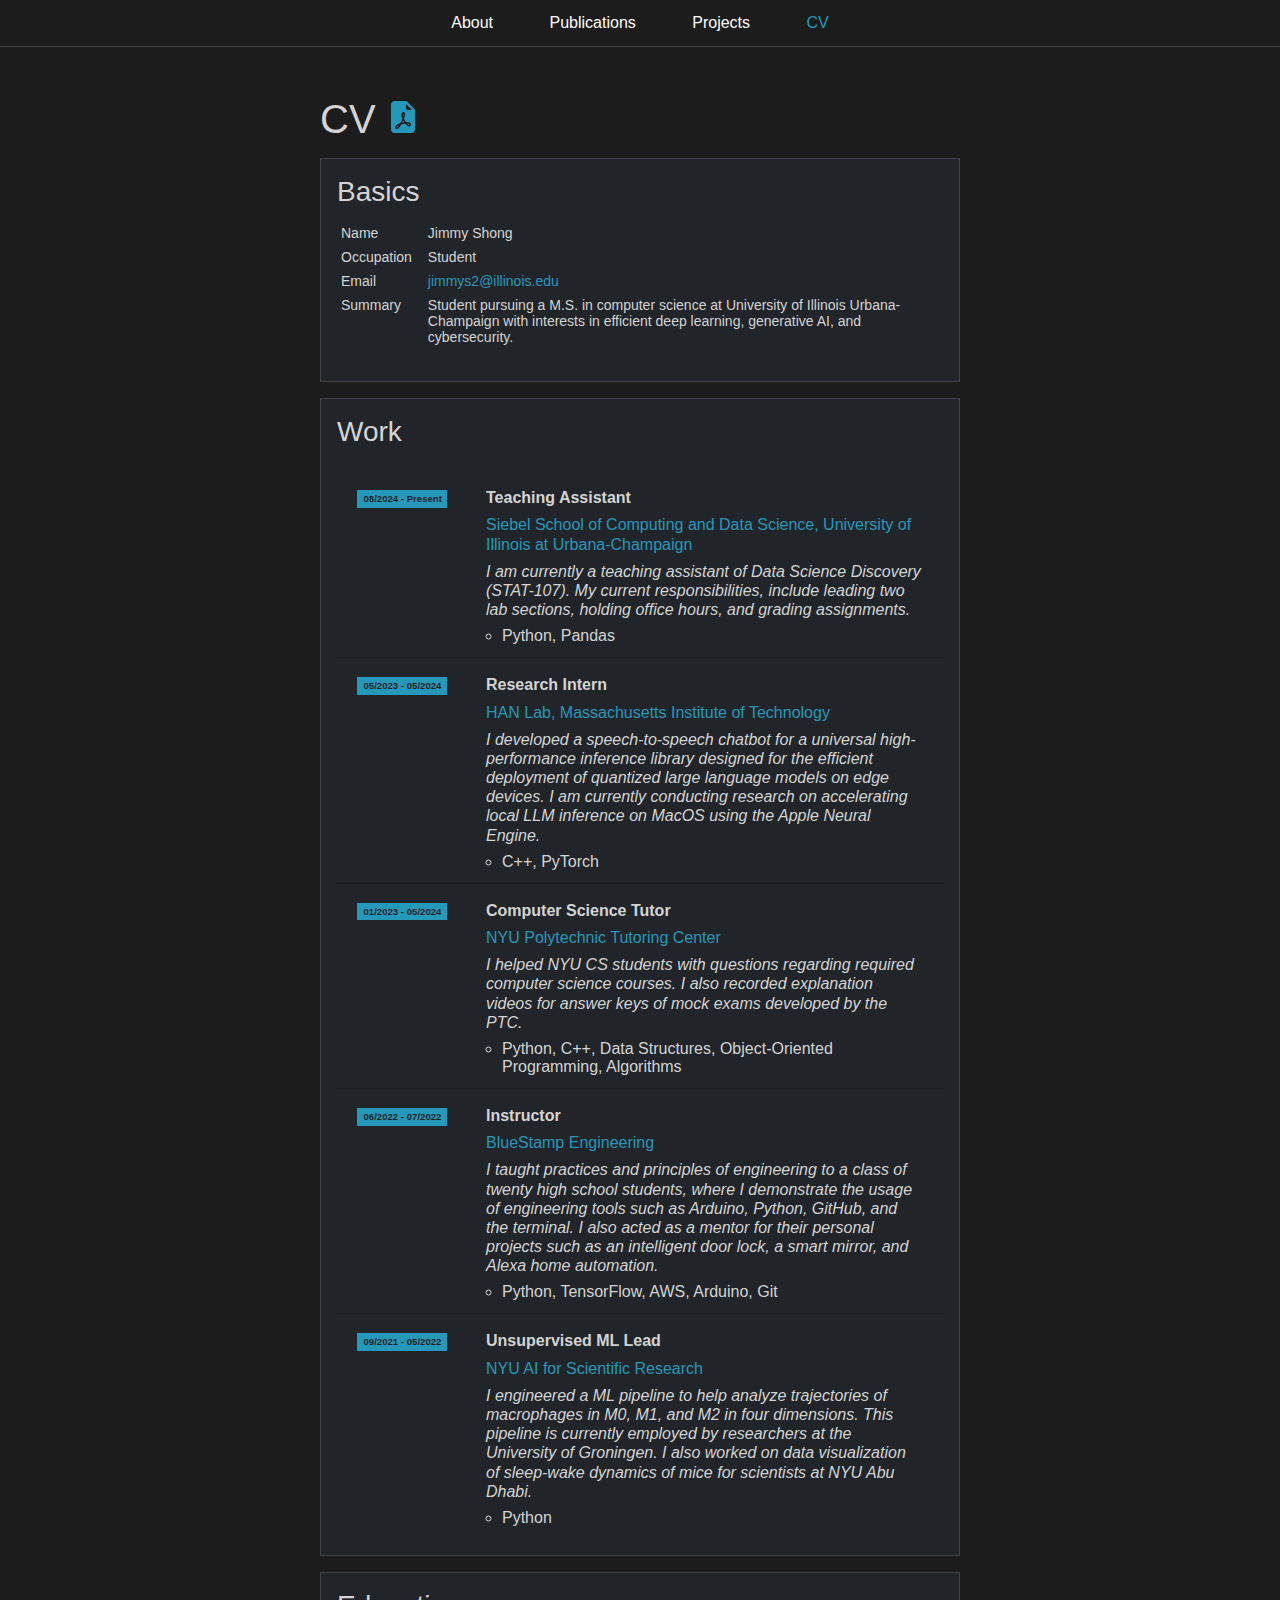
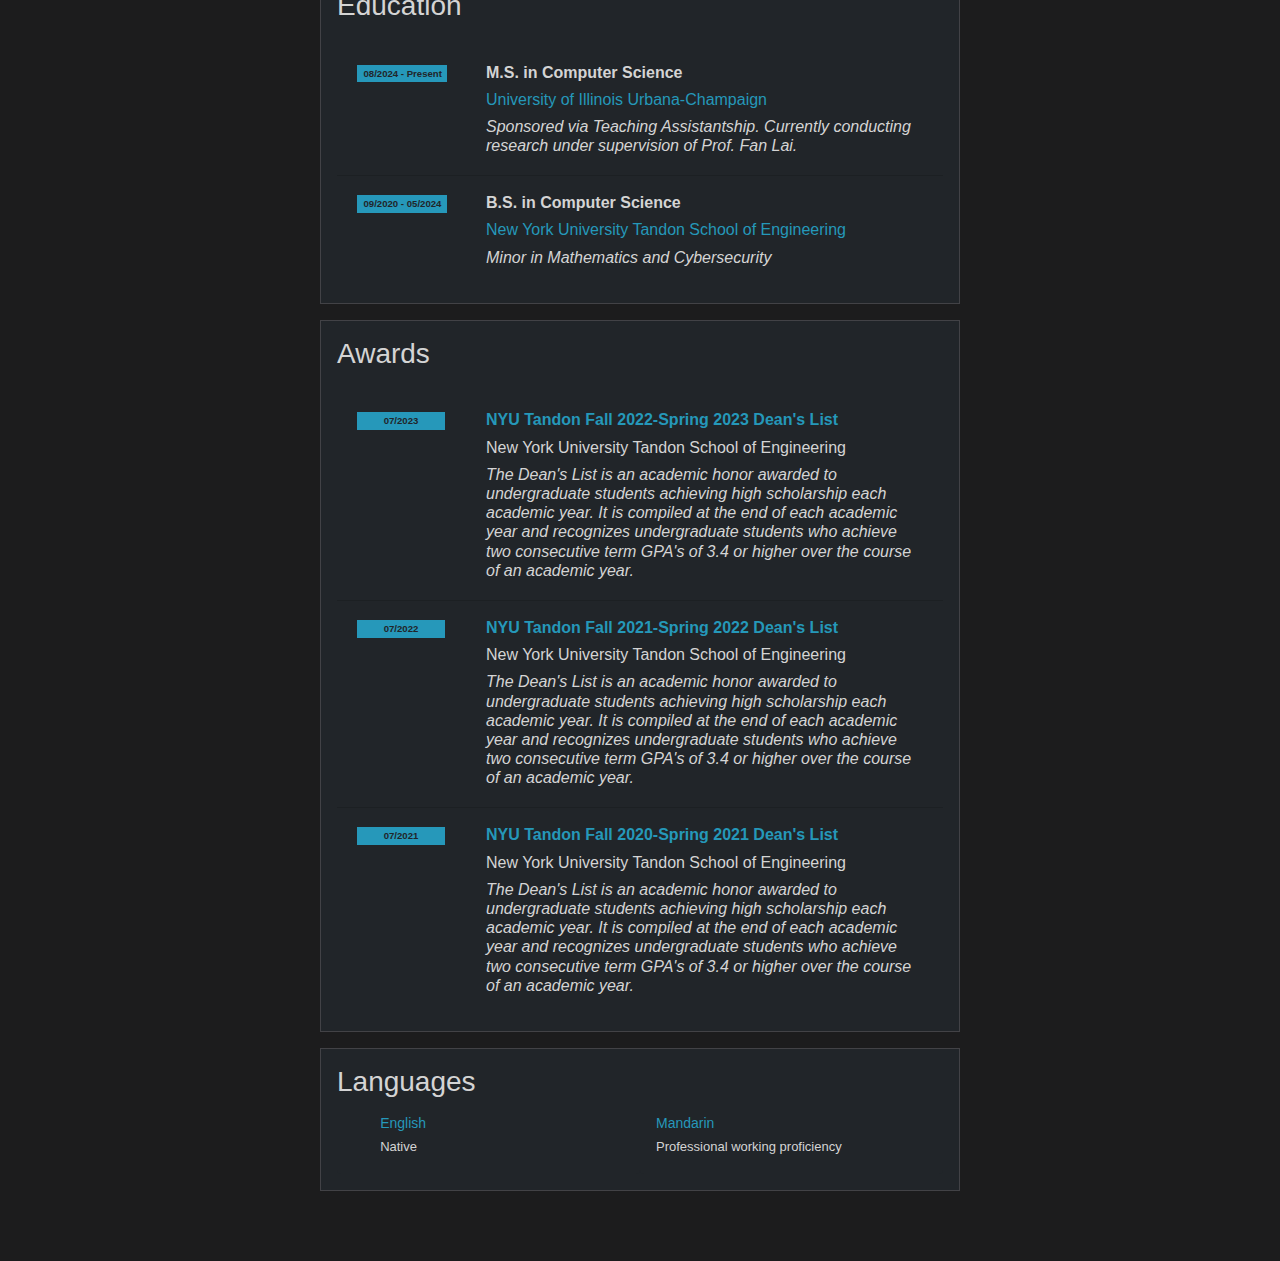
==== commit d00c666c: "Updated Site" ====
--- a/cv.html
+++ b/cv.html
@@ -17,7 +17,7 @@
   </div>
   <div class="page-title">
     CV
-    <a href="images/Resume.pdf" target="_blank">
+    <a href="images/CV.pdf" target="_blank">
       <svg xmlns="http://www.w3.org/2000/svg" width="32" height="32" fill="#2598b9" class="bi bi-file-earmark-pdf-fill" viewBox="0 0 16 16">
         <path d="M5.523 12.424c.14-.082.293-.162.459-.238a7.878 7.878 0 0 1-.45.606c-.28.337-.498.516-.635.572a.266.266 0 0 1-.035.012.282.282 0 0 1-.026-.044c-.056-.11-.054-.216.04-.36.106-.165.319-.354.647-.548zm2.455-1.647c-.119.025-.237.05-.356.078a21.148 21.148 0 0 0 .5-1.05 12.045 12.045 0 0 0 .51.858c-.217.032-.436.07-.654.114zm2.525.939a3.881 3.881 0 0 1-.435-.41c.228.005.434.022.612.054.317.057.466.147.518.209a.095.095 0 0 1 .026.064.436.436 0 0 1-.06.2.307.307 0 0 1-.094.124.107.107 0 0 1-.069.015c-.09-.003-.258-.066-.498-.256zM8.278 6.97c-.04.244-.108.524-.2.829a4.86 4.86 0 0 1-.089-.346c-.076-.353-.087-.63-.046-.822.038-.177.11-.248.196-.283a.517.517 0 0 1 .145-.04c.013.03.028.092.032.198.005.122-.007.277-.038.465z"/>
         <path fill-rule="evenodd" d="M4 0h5.293A1 1 0 0 1 10 .293L13.707 4a1 1 0 0 1 .293.707V14a2 2 0 0 1-2 2H4a2 2 0 0 1-2-2V2a2 2 0 0 1 2-2zm5.5 1.5v2a1 1 0 0 0 1 1h2l-3-3zM4.165 13.668c.09.18.23.343.438.419.207.075.412.04.58-.03.318-.13.635-.436.926-.786.333-.401.683-.927 1.021-1.51a11.651 11.651 0 0 1 1.997-.406c.3.383.61.713.91.95.28.22.603.403.934.417a.856.856 0 0 0 .51-.138c.155-.101.27-.247.354-.416.09-.181.145-.37.138-.563a.844.844 0 0 0-.2-.518c-.226-.27-.596-.4-.96-.465a5.76 5.76 0 0 0-1.335-.05 10.954 10.954 0 0 1-.98-1.686c.25-.66.437-1.284.52-1.794.036-.218.055-.426.048-.614a1.238 1.238 0 0 0-.127-.538.7.7 0 0 0-.477-.365c-.202-.043-.41 0-.601.077-.377.15-.576.47-.651.823-.073.34-.04.736.046 1.136.088.406.238.848.43 1.295a19.697 19.697 0 0 1-1.062 2.227 7.662 7.662 0 0 0-1.482.645c-.37.22-.699.48-.897.787-.21.326-.275.714-.08 1.103z"/>
@@ -73,7 +73,7 @@
                   Teaching Assistant
                 </h6> 
                 <h6 class="right-column-alignment">
-                  <a href="https://hanlab.mit.edu/" target="_blank">HAN Lab, Massachusetts Institute of Technology</a>
+                  <a href="https://siebelschool.illinois.edu/" target="_blank">Siebel School of Computing and Data Science, University of Illinois at Urbana-Champaign</a>
                 </h6> 
                 <h6 class="right-column-alignment job-description">
                   I am currently a teaching assistant of Data Science Discovery (STAT-107). My current responsibilities, include leading two lab sections, holding office hours, and grading assignments.
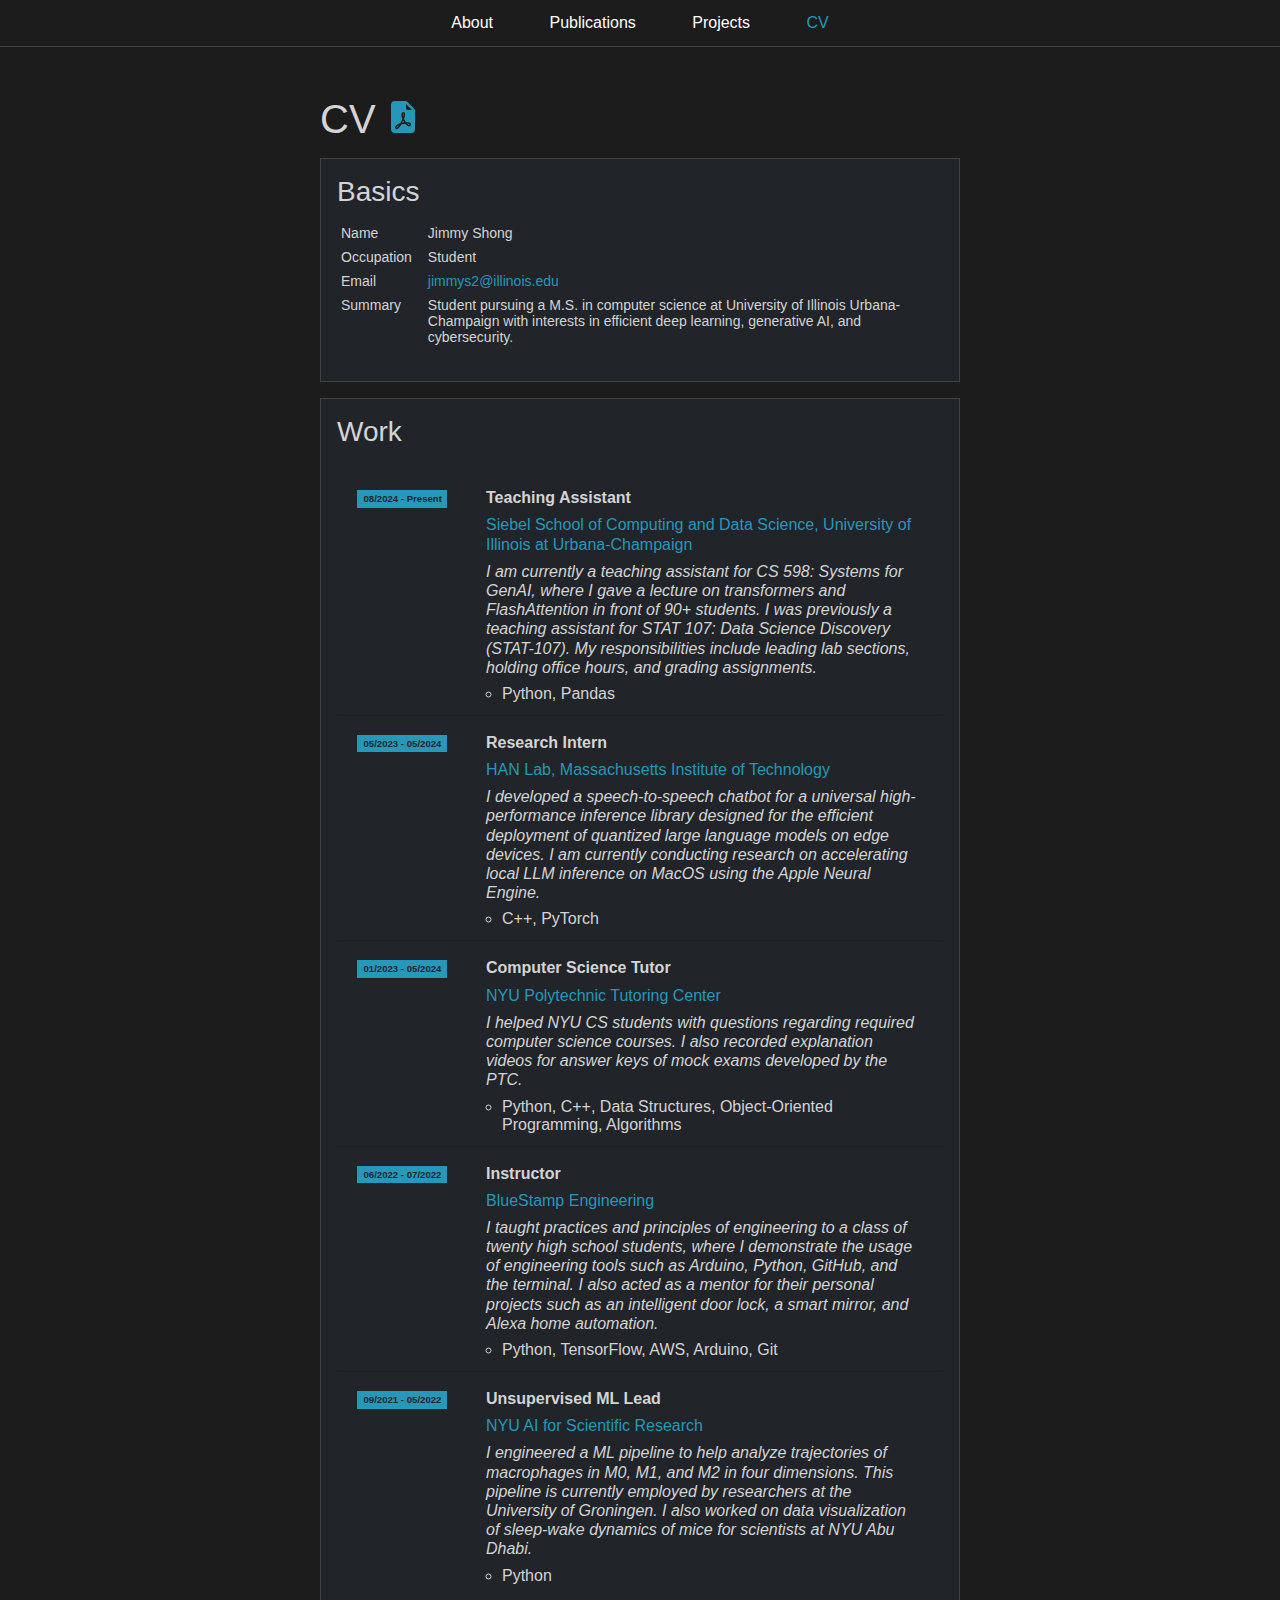
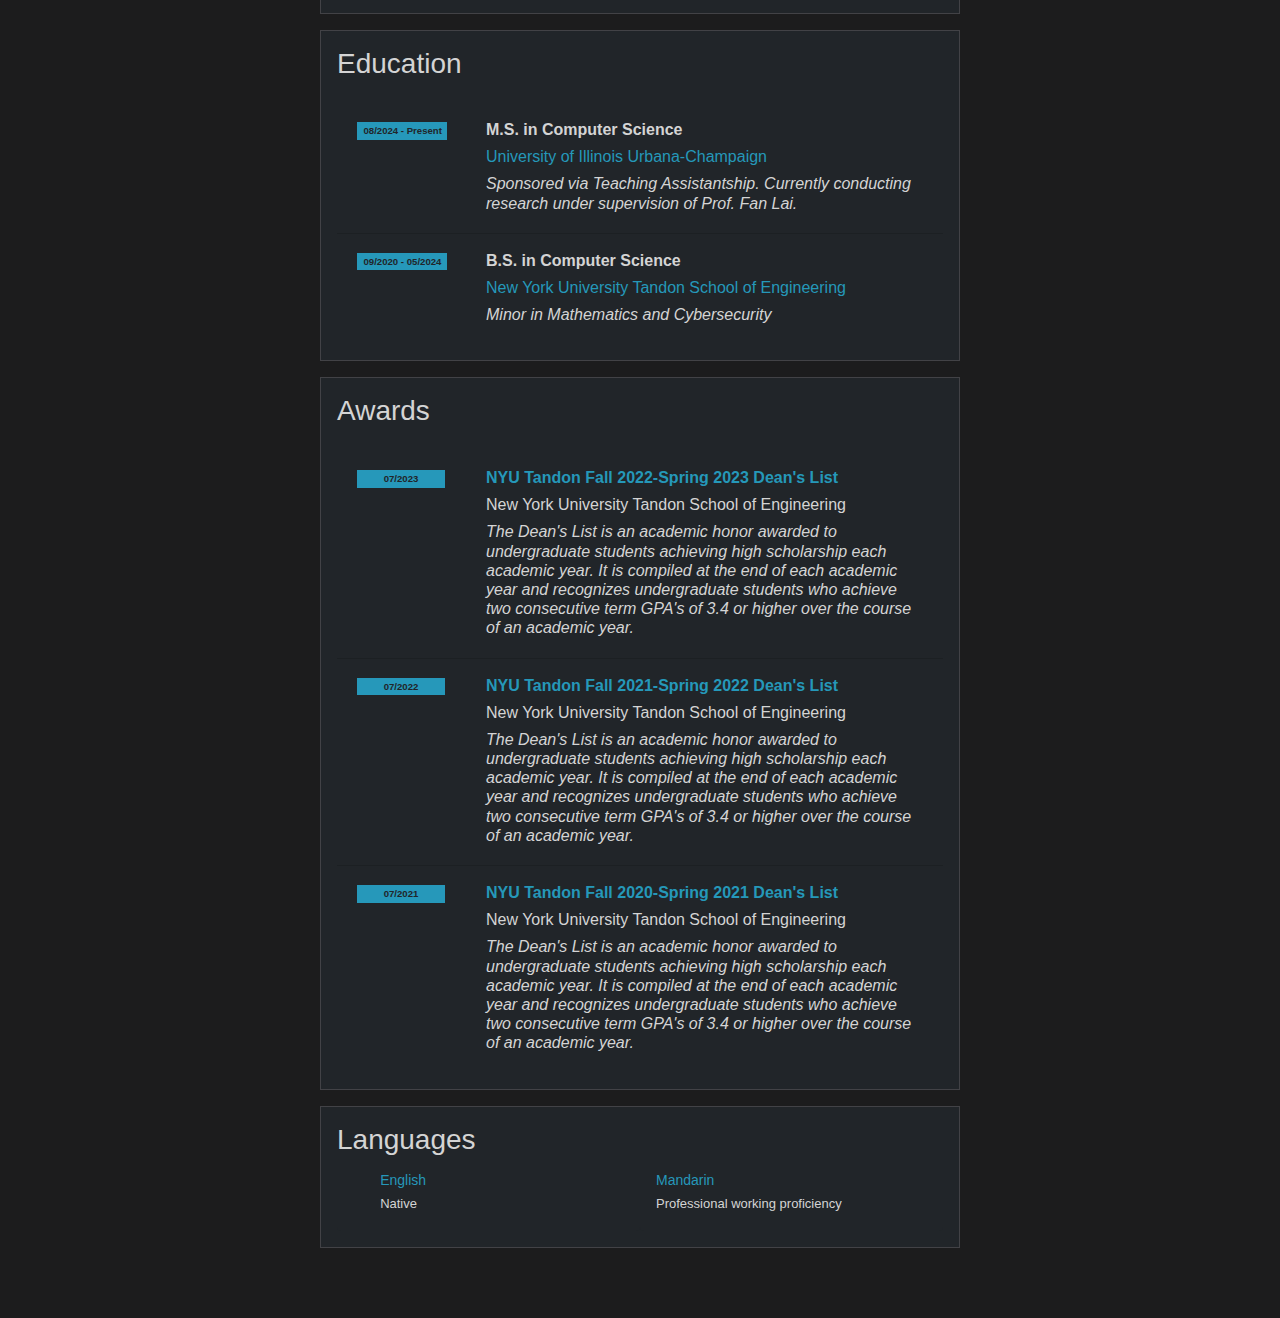
==== commit b97d6eac: "Updated CV" ====
--- a/cv.html
+++ b/cv.html
@@ -76,7 +76,7 @@
                   <a href="https://siebelschool.illinois.edu/" target="_blank">Siebel School of Computing and Data Science, University of Illinois at Urbana-Champaign</a>
                 </h6> 
                 <h6 class="right-column-alignment job-description">
-                  I am currently a teaching assistant of Data Science Discovery (STAT-107). My current responsibilities, include leading two lab sections, holding office hours, and grading assignments.
+                  I am currently a teaching assistant for CS 598: Systems for GenAI, where I gave a lecture on transformers and FlashAttention in front of 90+ students. I was previously a teaching assistant for STAT 107: Data Science Discovery (STAT-107). My responsibilities include leading lab sections, holding office hours, and grading assignments.
                 </h6> 
                 <ul class="items"> 
                   <li> 
